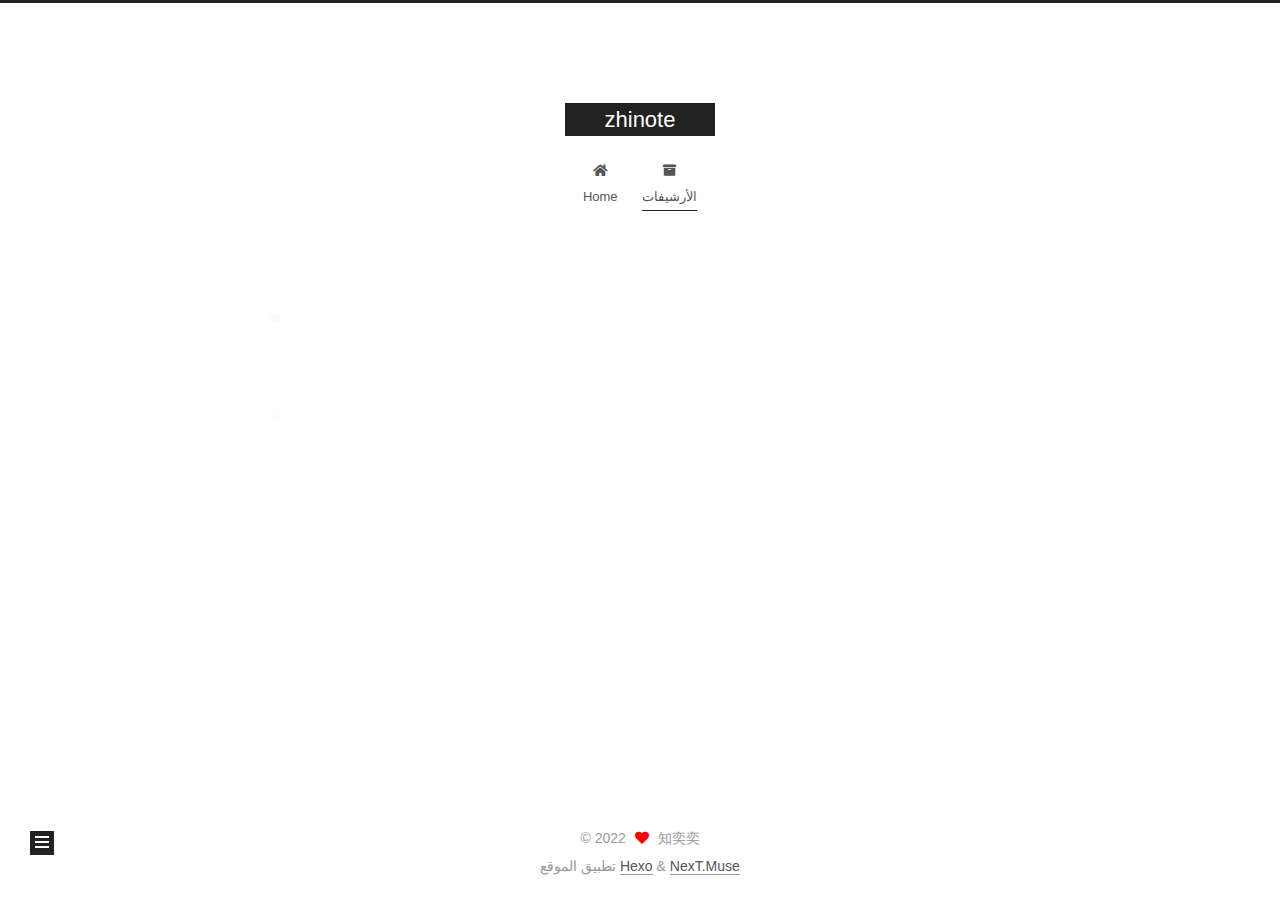
==== archives/index.html @ 8965869a "Site updated: 2022-02-28 09:27:06" ====
<!DOCTYPE html>
<html lang="zh_CN">
<head>
  <meta charset="UTF-8">
<meta name="viewport" content="width=device-width, initial-scale=1, maximum-scale=2">
<meta name="theme-color" content="#222">
<meta name="generator" content="Hexo 6.0.0">
  <link rel="apple-touch-icon" sizes="180x180" href="/images/apple-touch-icon-next.png">
  <link rel="icon" type="image/png" sizes="32x32" href="/images/favicon-32x32-next.png">
  <link rel="icon" type="image/png" sizes="16x16" href="/images/favicon-16x16-next.png">
  <link rel="mask-icon" href="/images/logo.svg" color="#222">

<link rel="stylesheet" href="/css/main.css">


<link rel="stylesheet" href="/lib/font-awesome/css/all.min.css">

<script id="hexo-configurations">
    var NexT = window.NexT || {};
    var CONFIG = {"hostname":"example.com","root":"/","scheme":"Muse","version":"7.8.0","exturl":false,"sidebar":{"position":"left","display":"post","padding":18,"offset":12,"onmobile":false},"copycode":{"enable":false,"show_result":false,"style":null},"back2top":{"enable":true,"sidebar":false,"scrollpercent":false},"bookmark":{"enable":false,"color":"#222","save":"auto"},"fancybox":false,"mediumzoom":false,"lazyload":false,"pangu":false,"comments":{"style":"tabs","active":null,"storage":true,"lazyload":false,"nav":null},"algolia":{"hits":{"per_page":10},"labels":{"input_placeholder":"Search for Posts","hits_empty":"We didn't find any results for the search: ${query}","hits_stats":"${hits} results found in ${time} ms"}},"localsearch":{"enable":false,"trigger":"auto","top_n_per_article":1,"unescape":false,"preload":false},"motion":{"enable":true,"async":false,"transition":{"post_block":"fadeIn","post_header":"slideDownIn","post_body":"slideDownIn","coll_header":"slideLeftIn","sidebar":"slideUpIn"}}};
  </script>

  <meta property="og:type" content="website">
<meta property="og:title" content="zhinote">
<meta property="og:url" content="http://example.com/archives/index.html">
<meta property="og:site_name" content="zhinote">
<meta property="og:locale" content="zh_CN">
<meta property="article:author" content="知奕奕">
<meta name="twitter:card" content="summary">

<link rel="canonical" href="http://example.com/archives/">


<script id="page-configurations">
  // https://hexo.io/docs/variables.html
  CONFIG.page = {
    sidebar: "",
    isHome : false,
    isPost : false,
    lang   : 'zh_CN'
  };
</script>

  <title>الأرشيف | zhinote</title>
  






  <noscript>
  <style>
  .use-motion .brand,
  .use-motion .menu-item,
  .sidebar-inner,
  .use-motion .post-block,
  .use-motion .pagination,
  .use-motion .comments,
  .use-motion .post-header,
  .use-motion .post-body,
  .use-motion .collection-header { opacity: initial; }

  .use-motion .site-title,
  .use-motion .site-subtitle {
    opacity: initial;
    top: initial;
  }

  .use-motion .logo-line-before i { left: initial; }
  .use-motion .logo-line-after i { right: initial; }
  </style>
</noscript>

</head>

<body itemscope itemtype="http://schema.org/WebPage">
  <div class="container use-motion">
    <div class="headband"></div>

    <header class="header" itemscope itemtype="http://schema.org/WPHeader">
      <div class="header-inner"><div class="site-brand-container">
  <div class="site-nav-toggle">
    <div class="toggle" aria-label="تشغيل شريط التصفح">
      <span class="toggle-line toggle-line-first"></span>
      <span class="toggle-line toggle-line-middle"></span>
      <span class="toggle-line toggle-line-last"></span>
    </div>
  </div>

  <div class="site-meta">

    <a href="/" class="brand" rel="start">
      <span class="logo-line-before"><i></i></span>
      <h1 class="site-title">zhinote</h1>
      <span class="logo-line-after"><i></i></span>
    </a>
  </div>

  <div class="site-nav-right">
    <div class="toggle popup-trigger">
    </div>
  </div>
</div>




<nav class="site-nav">
  <ul id="menu" class="main-menu menu">
        <li class="menu-item menu-item-home">

    <a href="/" rel="section"><i class="fa fa-home fa-fw"></i>Home</a>

  </li>
        <li class="menu-item menu-item-archives">

    <a href="/archives/" rel="section"><i class="fa fa-archive fa-fw"></i>الأرشيفات</a>

  </li>
  </ul>
</nav>




</div>
    </header>

    
  <div class="back-to-top">
    <i class="fa fa-arrow-up"></i>
    <span>0%</span>
  </div>


    <main class="main">
      <div class="main-inner">
        <div class="content-wrap">
          

          <div class="content archive">
            

  
  
  
  <div class="post-block">
    <div class="posts-collapse">
      <div class="collection-title">
        <span class="collection-header">هِم..! مقالٌ واحد. واصل الكتابة.</span>
      </div>

      
    <div class="collection-year">
      <span class="collection-header">2022</span>
    </div>

  <article itemscope itemtype="http://schema.org/Article">
    <header class="post-header">

      <div class="post-meta">
        <time itemprop="dateCreated"
              datetime="2022-02-28T09:23:25+08:00"
              content="2022-02-28">
          02-28
        </time>
      </div>

      <div class="post-title">
          <a class="post-title-link" href="/2022/02/28/hello-world/" itemprop="url">
            <span itemprop="name">Hello World</span>
          </a>
      </div>

    </header>
  </article>


    </div>
  </div>
  
  
  

  



          </div>
          

<script>
  window.addEventListener('tabs:register', () => {
    let { activeClass } = CONFIG.comments;
    if (CONFIG.comments.storage) {
      activeClass = localStorage.getItem('comments_active') || activeClass;
    }
    if (activeClass) {
      let activeTab = document.querySelector(`a[href="#comment-${activeClass}"]`);
      if (activeTab) {
        activeTab.click();
      }
    }
  });
  if (CONFIG.comments.storage) {
    window.addEventListener('tabs:click', event => {
      if (!event.target.matches('.tabs-comment .tab-content .tab-pane')) return;
      let commentClass = event.target.classList[1];
      localStorage.setItem('comments_active', commentClass);
    });
  }
</script>

        </div>
          
  
  <div class="toggle sidebar-toggle">
    <span class="toggle-line toggle-line-first"></span>
    <span class="toggle-line toggle-line-middle"></span>
    <span class="toggle-line toggle-line-last"></span>
  </div>

  <aside class="sidebar">
    <div class="sidebar-inner">

      <ul class="sidebar-nav motion-element">
        <li class="sidebar-nav-toc">
          المحتويات
        </li>
        <li class="sidebar-nav-overview">
          عام
        </li>
      </ul>

      <!--noindex-->
      <div class="post-toc-wrap sidebar-panel">
      </div>
      <!--/noindex-->

      <div class="site-overview-wrap sidebar-panel">
        <div class="site-author motion-element" itemprop="author" itemscope itemtype="http://schema.org/Person">
  <p class="site-author-name" itemprop="name">知奕奕</p>
  <div class="site-description" itemprop="description"></div>
</div>
<div class="site-state-wrap motion-element">
  <nav class="site-state">
      <div class="site-state-item site-state-posts">
          <a href="/archives/">
        
          <span class="site-state-item-count">1</span>
          <span class="site-state-item-name">المقالات</span>
        </a>
      </div>
  </nav>
</div>



      </div>

    </div>
  </aside>
  <div id="sidebar-dimmer"></div>


      </div>
    </main>

    <footer class="footer">
      <div class="footer-inner">
        

        

<div class="copyright">
  
  &copy; 
  <span itemprop="copyrightYear">2022</span>
  <span class="with-love">
    <i class="fa fa-heart"></i>
  </span>
  <span class="author" itemprop="copyrightHolder">知奕奕</span>
</div>
  <div class="powered-by">تطبيق الموقع <a href="https://hexo.io/" class="theme-link" rel="noopener" target="_blank">Hexo</a> & <a href="https://muse.theme-next.org/" class="theme-link" rel="noopener" target="_blank">NexT.Muse</a>
  </div>

        








      </div>
    </footer>
  </div>

  
  <script src="/lib/anime.min.js"></script>
  <script src="/lib/velocity/velocity.min.js"></script>
  <script src="/lib/velocity/velocity.ui.min.js"></script>

<script src="/js/utils.js"></script>

<script src="/js/motion.js"></script>


<script src="/js/schemes/muse.js"></script>


<script src="/js/next-boot.js"></script>




  















  

  

</body>
</html>
---- css/main.css ----
:root {
  --body-bg-color: #fff;
  --content-bg-color: #fff;
  --card-bg-color: #f5f5f5;
  --text-color: #555;
  --blockquote-color: #666;
  --link-color: #555;
  --link-hover-color: #222;
  --brand-color: #fff;
  --brand-hover-color: #fff;
  --table-row-odd-bg-color: #f9f9f9;
  --table-row-hover-bg-color: #f5f5f5;
  --menu-item-bg-color: #f5f5f5;
  --btn-default-bg: #222;
  --btn-default-color: #fff;
  --btn-default-border-color: #222;
  --btn-default-hover-bg: #fff;
  --btn-default-hover-color: #222;
  --btn-default-hover-border-color: #222;
}
html {
  line-height: 1.15; /* 1 */
  -webkit-text-size-adjust: 100%; /* 2 */
}
body {
  margin: 0;
}
main {
  display: block;
}
h1 {
  font-size: 2em;
  margin: 0.67em 0;
}
hr {
  box-sizing: content-box; /* 1 */
  height: 0; /* 1 */
  overflow: visible; /* 2 */
}
pre {
  font-family: monospace, monospace; /* 1 */
  font-size: 1em; /* 2 */
}
a {
  background: transparent;
}
abbr[title] {
  border-bottom: none; /* 1 */
  text-decoration: underline; /* 2 */
  text-decoration: underline dotted; /* 2 */
}
b,
strong {
  font-weight: bolder;
}
code,
kbd,
samp {
  font-family: monospace, monospace; /* 1 */
  font-size: 1em; /* 2 */
}
small {
  font-size: 80%;
}
sub,
sup {
  font-size: 75%;
  line-height: 0;
  position: relative;
  vertical-align: baseline;
}
sub {
  bottom: -0.25em;
}
sup {
  top: -0.5em;
}
img {
  border-style: none;
}
button,
input,
optgroup,
select,
textarea {
  font-family: inherit; /* 1 */
  font-size: 100%; /* 1 */
  line-height: 1.15; /* 1 */
  margin: 0; /* 2 */
}
button,
input {
/* 1 */
  overflow: visible;
}
button,
select {
/* 1 */
  text-transform: none;
}
button,
[type='button'],
[type='reset'],
[type='submit'] {
  -webkit-appearance: button;
}
button::-moz-focus-inner,
[type='button']::-moz-focus-inner,
[type='reset']::-moz-focus-inner,
[type='submit']::-moz-focus-inner {
  border-style: none;
  padding: 0;
}
button:-moz-focusring,
[type='button']:-moz-focusring,
[type='reset']:-moz-focusring,
[type='submit']:-moz-focusring {
  outline: 1px dotted ButtonText;
}
fieldset {
  padding: 0.35em 0.75em 0.625em;
}
legend {
  box-sizing: border-box; /* 1 */
  color: inherit; /* 2 */
  display: table; /* 1 */
  max-width: 100%; /* 1 */
  padding: 0; /* 3 */
  white-space: normal; /* 1 */
}
progress {
  vertical-align: baseline;
}
textarea {
  overflow: auto;
}
[type='checkbox'],
[type='radio'] {
  box-sizing: border-box; /* 1 */
  padding: 0; /* 2 */
}
[type='number']::-webkit-inner-spin-button,
[type='number']::-webkit-outer-spin-button {
  height: auto;
}
[type='search'] {
  outline-offset: -2px; /* 2 */
  -webkit-appearance: textfield; /* 1 */
}
[type='search']::-webkit-search-decoration {
  -webkit-appearance: none;
}
::-webkit-file-upload-button {
  font: inherit; /* 2 */
  -webkit-appearance: button; /* 1 */
}
details {
  display: block;
}
summary {
  display: list-item;
}
template {
  display: none;
}
[hidden] {
  display: none;
}
::selection {
  background: #262a30;
  color: #eee;
}
html,
body {
  height: 100%;
}
body {
  background: var(--body-bg-color);
  color: var(--text-color);
  font-family: 'Lato', "PingFang SC", "Microsoft YaHei", sans-serif;
  font-size: 1em;
  line-height: 2;
}
@media (max-width: 991px) {
  body {
    padding-left: 0 !important;
    padding-right: 0 !important;
  }
}
h1,
h2,
h3,
h4,
h5,
h6 {
  font-family: 'Lato', "PingFang SC", "Microsoft YaHei", sans-serif;
  font-weight: bold;
  line-height: 1.5;
  margin: 20px 0 15px;
}
h1 {
  font-size: 1.5em;
}
h2 {
  font-size: 1.375em;
}
h3 {
  font-size: 1.25em;
}
h4 {
  font-size: 1.125em;
}
h5 {
  font-size: 1em;
}
h6 {
  font-size: 0.875em;
}
p {
  margin: 0 0 20px 0;
}
a,
span.exturl {
  border-bottom: 1px solid #999;
  color: var(--link-color);
  outline: 0;
  text-decoration: none;
  overflow-wrap: break-word;
  word-wrap: break-word;
  cursor: pointer;
}
a:hover,
span.exturl:hover {
  border-bottom-color: var(--link-hover-color);
  color: var(--link-hover-color);
}
iframe,
img,
video {
  display: block;
  margin-left: auto;
  margin-right: auto;
  max-width: 100%;
}
hr {
  background-image: repeating-linear-gradient(-45deg, #ddd, #ddd 4px, transparent 4px, transparent 8px);
  border: 0;
  height: 3px;
  margin: 40px 0;
}
blockquote {
  border-left: 4px solid #ddd;
  color: var(--blockquote-color);
  margin: 0;
  padding: 0 15px;
}
blockquote cite::before {
  content: '-';
  padding: 0 5px;
}
dt {
  font-weight: bold;
}
dd {
  margin: 0;
  padding: 0;
}
kbd {
  background-color: #f5f5f5;
  background-image: linear-gradient(#eee, #fff, #eee);
  border: 1px solid #ccc;
  border-radius: 0.2em;
  box-shadow: 0.1em 0.1em 0.2em rgba(0,0,0,0.1);
  color: #555;
  font-family: inherit;
  padding: 0.1em 0.3em;
  white-space: nowrap;
}
.table-container {
  overflow: auto;
}
table {
  border-collapse: collapse;
  border-spacing: 0;
  font-size: 0.875em;
  margin: 0 0 20px 0;
  width: 100%;
}
tbody tr:nth-of-type(odd) {
  background: var(--table-row-odd-bg-color);
}
tbody tr:hover {
  background: var(--table-row-hover-bg-color);
}
caption,
th,
td {
  font-weight: normal;
  padding: 8px;
  vertical-align: middle;
}
th,
td {
  border: 1px solid #ddd;
  border-bottom: 3px solid #ddd;
}
th {
  font-weight: 700;
  padding-bottom: 10px;
}
td {
  border-bottom-width: 1px;
}
.btn {
  background: var(--btn-default-bg);
  border: 2px solid var(--btn-default-border-color);
  border-radius: 0;
  color: var(--btn-default-color);
  display: inline-block;
  font-size: 0.875em;
  line-height: 2;
  padding: 0 20px;
  text-decoration: none;
  transition-property: background-color;
  transition-delay: 0s;
  transition-duration: 0.2s;
  transition-timing-function: ease-in-out;
}
.btn:hover {
  background: var(--btn-default-hover-bg);
  border-color: var(--btn-default-hover-border-color);
  color: var(--btn-default-hover-color);
}
.btn + .btn {
  margin: 0 0 8px 8px;
}
.btn .fa-fw {
  text-align: left;
  width: 1.285714285714286em;
}
.toggle {
  line-height: 0;
}
.toggle .toggle-line {
  background: #fff;
  display: inline-block;
  height: 2px;
  left: 0;
  position: relative;
  top: 0;
  transition: all 0.4s;
  vertical-align: top;
  width: 100%;
}
.toggle .toggle-line:not(:first-child) {
  margin-top: 3px;
}
.toggle.toggle-arrow .toggle-line-first {
  left: 50%;
  top: 2px;
  transform: rotate(45deg);
  width: 50%;
}
.toggle.toggle-arrow .toggle-line-middle {
  left: 2px;
  width: 90%;
}
.toggle.toggle-arrow .toggle-line-last {
  left: 50%;
  top: -2px;
  transform: rotate(-45deg);
  width: 50%;
}
.toggle.toggle-close .toggle-line-first {
  transform: rotate(-45deg);
  top: 5px;
}
.toggle.toggle-close .toggle-line-middle {
  opacity: 0;
}
.toggle.toggle-close .toggle-line-last {
  transform: rotate(45deg);
  top: -5px;
}
.highlight,
pre {
  background: #f7f7f7;
  color: #4d4d4c;
  line-height: 1.6;
  margin: 0 auto 20px;
}
pre,
code {
  font-family: consolas, Menlo, monospace, "PingFang SC", "Microsoft YaHei";
}
code {
  background: #eee;
  border-radius: 3px;
  color: #555;
  padding: 2px 4px;
  overflow-wrap: break-word;
  word-wrap: break-word;
}
.highlight *::selection {
  background: #d6d6d6;
}
.highlight pre {
  border: 0;
  margin: 0;
  padding: 10px 0;
}
.highlight table {
  border: 0;
  margin: 0;
  width: auto;
}
.highlight td {
  border: 0;
  padding: 0;
}
.highlight figcaption {
  background: #eff2f3;
  color: #4d4d4c;
  display: flex;
  font-size: 0.875em;
  justify-content: space-between;
  line-height: 1.2;
  padding: 0.5em;
}
.highlight figcaption a {
  color: #4d4d4c;
}
.highlight figcaption a:hover {
  border-bottom-color: #4d4d4c;
}
.highlight .gutter {
  -moz-user-select: none;
  -ms-user-select: none;
  -webkit-user-select: none;
  user-select: none;
}
.highlight .gutter pre {
  background: #eff2f3;
  color: #869194;
  padding-left: 10px;
  padding-right: 10px;
  text-align: right;
}
.highlight .code pre {
  background: #f7f7f7;
  padding-left: 10px;
  width: 100%;
}
.gist table {
  width: auto;
}
.gist table td {
  border: 0;
}
pre {
  overflow: auto;
  padding: 10px;
}
pre code {
  background: none;
  color: #4d4d4c;
  font-size: 0.875em;
  padding: 0;
  text-shadow: none;
}
pre .deletion {
  background: #fdd;
}
pre .addition {
  background: #dfd;
}
pre .meta {
  color: #eab700;
  -moz-user-select: none;
  -ms-user-select: none;
  -webkit-user-select: none;
  user-select: none;
}
pre .comment {
  color: #8e908c;
}
pre .variable,
pre .attribute,
pre .tag,
pre .name,
pre .regexp,
pre .ruby .constant,
pre .xml .tag .title,
pre .xml .pi,
pre .xml .doctype,
pre .html .doctype,
pre .css .id,
pre .css .class,
pre .css .pseudo {
  color: #c82829;
}
pre .number,
pre .preprocessor,
pre .built_in,
pre .builtin-name,
pre .literal,
pre .params,
pre .constant,
pre .command {
  color: #f5871f;
}
pre .ruby .class .title,
pre .css .rules .attribute,
pre .string,
pre .symbol,
pre .value,
pre .inheritance,
pre .header,
pre .ruby .symbol,
pre .xml .cdata,
pre .special,
pre .formula {
  color: #718c00;
}
pre .title,
pre .css .hexcolor {
  color: #3e999f;
}
pre .function,
pre .python .decorator,
pre .python .title,
pre .ruby .function .title,
pre .ruby .title .keyword,
pre .perl .sub,
pre .javascript .title,
pre .coffeescript .title {
  color: #4271ae;
}
pre .keyword,
pre .javascript .function {
  color: #8959a8;
}
.blockquote-center {
  border-left: none;
  margin: 40px 0;
  padding: 0;
  position: relative;
  text-align: center;
}
.blockquote-center .fa {
  display: block;
  opacity: 0.6;
  position: absolute;
  width: 100%;
}
.blockquote-center .fa-quote-left {
  border-top: 1px solid #ccc;
  text-align: left;
  top: -20px;
}
.blockquote-center .fa-quote-right {
  border-bottom: 1px solid #ccc;
  text-align: right;
  bottom: -20px;
}
.blockquote-center p,
.blockquote-center div {
  text-align: center;
}
.post-body .group-picture img {
  margin: 0 auto;
  padding: 0 3px;
}
.group-picture-row {
  margin-bottom: 6px;
  overflow: hidden;
}
.group-picture-column {
  float: left;
  margin-bottom: 10px;
}
.post-body .label {
  color: #555;
  display: inline;
  padding: 0 2px;
}
.post-body .label.default {
  background: #f0f0f0;
}
.post-body .label.primary {
  background: #efe6f7;
}
.post-body .label.info {
  background: #e5f2f8;
}
.post-body .label.success {
  background: #e7f4e9;
}
.post-body .label.warning {
  background: #fcf6e1;
}
.post-body .label.danger {
  background: #fae8eb;
}
.post-body .tabs {
  margin-bottom: 20px;
}
.post-body .tabs,
.tabs-comment {
  display: block;
  padding-top: 10px;
  position: relative;
}
.post-body .tabs ul.nav-tabs,
.tabs-comment ul.nav-tabs {
  display: flex;
  flex-wrap: wrap;
  margin: 0;
  margin-bottom: -1px;
  padding: 0;
}
@media (max-width: 413px) {
  .post-body .tabs ul.nav-tabs,
  .tabs-comment ul.nav-tabs {
    display: block;
    margin-bottom: 5px;
  }
}
.post-body .tabs ul.nav-tabs li.tab,
.tabs-comment ul.nav-tabs li.tab {
  border-bottom: 1px solid #ddd;
  border-left: 1px solid transparent;
  border-right: 1px solid transparent;
  border-top: 3px solid transparent;
  flex-grow: 1;
  list-style-type: none;
  border-radius: 0 0 0 0;
}
@media (max-width: 413px) {
  .post-body .tabs ul.nav-tabs li.tab,
  .tabs-comment ul.nav-tabs li.tab {
    border-bottom: 1px solid transparent;
    border-left: 3px solid transparent;
    border-right: 1px solid transparent;
    border-top: 1px solid transparent;
  }
}
@media (max-width: 413px) {
  .post-body .tabs ul.nav-tabs li.tab,
  .tabs-comment ul.nav-tabs li.tab {
    border-radius: 0;
  }
}
.post-body .tabs ul.nav-tabs li.tab a,
.tabs-comment ul.nav-tabs li.tab a {
  border-bottom: initial;
  display: block;
  line-height: 1.8;
  outline: 0;
  padding: 0.25em 0.75em;
  text-align: center;
  transition-delay: 0s;
  transition-duration: 0.2s;
  transition-timing-function: ease-out;
}
.post-body .tabs ul.nav-tabs li.tab a i,
.tabs-comment ul.nav-tabs li.tab a i {
  width: 1.285714285714286em;
}
.post-body .tabs ul.nav-tabs li.tab.active,
.tabs-comment ul.nav-tabs li.tab.active {
  border-bottom: 1px solid transparent;
  border-left: 1px solid #ddd;
  border-right: 1px solid #ddd;
  border-top: 3px solid #fc6423;
}
@media (max-width: 413px) {
  .post-body .tabs ul.nav-tabs li.tab.active,
  .tabs-comment ul.nav-tabs li.tab.active {
    border-bottom: 1px solid #ddd;
    border-left: 3px solid #fc6423;
    border-right: 1px solid #ddd;
    border-top: 1px solid #ddd;
  }
}
.post-body .tabs ul.nav-tabs li.tab.active a,
.tabs-comment ul.nav-tabs li.tab.active a {
  color: var(--link-color);
  cursor: default;
}
.post-body .tabs .tab-content .tab-pane,
.tabs-comment .tab-content .tab-pane {
  border: 1px solid #ddd;
  border-top: 0;
  padding: 20px 20px 0 20px;
  border-radius: 0;
}
.post-body .tabs .tab-content .tab-pane:not(.active),
.tabs-comment .tab-content .tab-pane:not(.active) {
  display: none;
}
.post-body .tabs .tab-content .tab-pane.active,
.tabs-comment .tab-content .tab-pane.active {
  display: block;
}
.post-body .tabs .tab-content .tab-pane.active:nth-of-type(1),
.tabs-comment .tab-content .tab-pane.active:nth-of-type(1) {
  border-radius: 0 0 0 0;
}
@media (max-width: 413px) {
  .post-body .tabs .tab-content .tab-pane.active:nth-of-type(1),
  .tabs-comment .tab-content .tab-pane.active:nth-of-type(1) {
    border-radius: 0;
  }
}
.post-body .note {
  border-radius: 3px;
  margin-bottom: 20px;
  padding: 1em;
  position: relative;
  border: 1px solid #eee;
  border-left-width: 5px;
}
.post-body .note h2,
.post-body .note h3,
.post-body .note h4,
.post-body .note h5,
.post-body .note h6 {
  margin-top: 0;
  border-bottom: initial;
  margin-bottom: 0;
  padding-top: 0;
}
.post-body .note p:first-child,
.post-body .note ul:first-child,
.post-body .note ol:first-child,
.post-body .note table:first-child,
.post-body .note pre:first-child,
.post-body .note blockquote:first-child,
.post-body .note img:first-child {
  margin-top: 0;
}
.post-body .note p:last-child,
.post-body .note ul:last-child,
.post-body .note ol:last-child,
.post-body .note table:last-child,
.post-body .note pre:last-child,
.post-body .note blockquote:last-child,
.post-body .note img:last-child {
  margin-bottom: 0;
}
.post-body .note.default {
  border-left-color: #777;
}
.post-body .note.default h2,
.post-body .note.default h3,
.post-body .note.default h4,
.post-body .note.default h5,
.post-body .note.default h6 {
  color: #777;
}
.post-body .note.primary {
  border-left-color: #6f42c1;
}
.post-body .note.primary h2,
.post-body .note.primary h3,
.post-body .note.primary h4,
.post-body .note.primary h5,
.post-body .note.primary h6 {
  color: #6f42c1;
}
.post-body .note.info {
  border-left-color: #428bca;
}
.post-body .note.info h2,
.post-body .note.info h3,
.post-body .note.info h4,
.post-body .note.info h5,
.post-body .note.info h6 {
  color: #428bca;
}
.post-body .note.success {
  border-left-color: #5cb85c;
}
.post-body .note.success h2,
.post-body .note.success h3,
.post-body .note.success h4,
.post-body .note.success h5,
.post-body .note.success h6 {
  color: #5cb85c;
}
.post-body .note.warning {
  border-left-color: #f0ad4e;
}
.post-body .note.warning h2,
.post-body .note.warning h3,
.post-body .note.warning h4,
.post-body .note.warning h5,
.post-body .note.warning h6 {
  color: #f0ad4e;
}
.post-body .note.danger {
  border-left-color: #d9534f;
}
.post-body .note.danger h2,
.post-body .note.danger h3,
.post-body .note.danger h4,
.post-body .note.danger h5,
.post-body .note.danger h6 {
  color: #d9534f;
}
.pagination .prev,
.pagination .next,
.pagination .page-number,
.pagination .space {
  display: inline-block;
  margin: 0 10px;
  padding: 0 11px;
  position: relative;
  top: -1px;
}
@media (max-width: 767px) {
  .pagination .prev,
  .pagination .next,
  .pagination .page-number,
  .pagination .space {
    margin: 0 5px;
  }
}
.pagination {
  border-top: 1px solid #eee;
  margin: 120px 0 0;
  text-align: center;
}
.pagination .prev,
.pagination .next,
.pagination .page-number {
  border-bottom: 0;
  border-top: 1px solid #eee;
  transition-property: border-color;
  transition-delay: 0s;
  transition-duration: 0.2s;
  transition-timing-function: ease-in-out;
}
.pagination .prev:hover,
.pagination .next:hover,
.pagination .page-number:hover {
  border-top-color: #222;
}
.pagination .space {
  margin: 0;
  padding: 0;
}
.pagination .prev {
  margin-left: 0;
}
.pagination .next {
  margin-right: 0;
}
.pagination .page-number.current {
  background: #ccc;
  border-top-color: #ccc;
  color: #fff;
}
@media (max-width: 767px) {
  .pagination {
    border-top: none;
  }
  .pagination .prev,
  .pagination .next,
  .pagination .page-number {
    border-bottom: 1px solid #eee;
    border-top: 0;
    margin-bottom: 10px;
    padding: 0 10px;
  }
  .pagination .prev:hover,
  .pagination .next:hover,
  .pagination .page-number:hover {
    border-bottom-color: #222;
  }
}
.comments {
  margin-top: 60px;
  overflow: hidden;
}
.comment-button-group {
  display: flex;
  flex-wrap: wrap-reverse;
  justify-content: center;
  margin: 1em 0;
}
.comment-button-group .comment-button {
  margin: 0.1em 0.2em;
}
.comment-button-group .comment-button.active {
  background: var(--btn-default-hover-bg);
  border-color: var(--btn-default-hover-border-color);
  color: var(--btn-default-hover-color);
}
.comment-position {
  display: none;
}
.comment-position.active {
  display: block;
}
.tabs-comment {
  background: var(--content-bg-color);
  margin-top: 4em;
  padding-top: 0;
}
.tabs-comment .comments {
  border: 0;
  box-shadow: none;
  margin-top: 0;
  padding-top: 0;
}
.container {
  min-height: 100%;
  position: relative;
}
.main-inner {
  margin: 0 auto;
  width: 700px;
}
@media (min-width: 1200px) {
  .main-inner {
    width: 800px;
  }
}
@media (min-width: 1600px) {
  .main-inner {
    width: 900px;
  }
}
@media (max-width: 767px) {
  .content-wrap {
    padding: 0 20px;
  }
}
.header {
  background: transparent;
}
.header-inner {
  margin: 0 auto;
  width: 700px;
}
@media (min-width: 1200px) {
  .header-inner {
    width: 800px;
  }
}
@media (min-width: 1600px) {
  .header-inner {
    width: 900px;
  }
}
.site-brand-container {
  display: flex;
  flex-shrink: 0;
  padding: 0 10px;
}
.headband {
  background: #222;
  height: 3px;
}
.site-meta {
  flex-grow: 1;
  text-align: center;
}
@media (max-width: 767px) {
  .site-meta {
    text-align: center;
  }
}
.brand {
  border-bottom: none;
  color: var(--brand-color);
  display: inline-block;
  line-height: 1.375em;
  padding: 0 40px;
  position: relative;
}
.brand:hover {
  color: var(--brand-hover-color);
}
.site-title {
  font-family: 'Lato', "PingFang SC", "Microsoft YaHei", sans-serif;
  font-size: 1.375em;
  font-weight: normal;
  margin: 0;
}
.site-subtitle {
  color: #999;
  font-size: 0.8125em;
  margin: 10px 0;
}
.use-motion .brand {
  opacity: 0;
}
.use-motion .site-title,
.use-motion .site-subtitle,
.use-motion .custom-logo-image {
  opacity: 0;
  position: relative;
  top: -10px;
}
.site-nav-toggle,
.site-nav-right {
  display: none;
}
@media (max-width: 767px) {
  .site-nav-toggle,
  .site-nav-right {
    display: flex;
    flex-direction: column;
    justify-content: center;
  }
}
.site-nav-toggle .toggle,
.site-nav-right .toggle {
  color: var(--text-color);
  padding: 10px;
  width: 22px;
}
.site-nav-toggle .toggle .toggle-line,
.site-nav-right .toggle .toggle-line {
  background: var(--text-color);
  border-radius: 1px;
}
.site-nav {
  display: block;
}
@media (max-width: 767px) {
  .site-nav {
    clear: both;
    display: none;
  }
}
.site-nav.site-nav-on {
  display: block;
}
.menu {
  margin-top: 20px;
  padding-left: 0;
  text-align: center;
}
.menu-item {
  display: inline-block;
  list-style: none;
  margin: 0 10px;
}
@media (max-width: 767px) {
  .menu-item {
    display: block;
    margin-top: 10px;
  }
  .menu-item.menu-item-search {
    display: none;
  }
}
.menu-item a,
.menu-item span.exturl {
  border-bottom: 0;
  display: block;
  font-size: 0.8125em;
  transition-property: border-color;
  transition-delay: 0s;
  transition-duration: 0.2s;
  transition-timing-function: ease-in-out;
}
@media (hover: none) {
  .menu-item a:hover,
  .menu-item span.exturl:hover {
    border-bottom-color: transparent !important;
  }
}
.menu-item .fa,
.menu-item .fab,
.menu-item .far,
.menu-item .fas {
  margin-right: 8px;
}
.menu-item .badge {
  display: inline-block;
  font-weight: bold;
  line-height: 1;
  margin-left: 0.35em;
  margin-top: 0.35em;
  text-align: center;
  white-space: nowrap;
}
@media (max-width: 767px) {
  .menu-item .badge {
    float: right;
    margin-left: 0;
  }
}
.menu-item-active a,
.menu .menu-item a:hover,
.menu .menu-item span.exturl:hover {
  background: var(--menu-item-bg-color);
}
.use-motion .menu-item {
  opacity: 0;
}
.sidebar {
  background: #222;
  bottom: 0;
  box-shadow: inset 0 2px 6px #000;
  position: fixed;
  top: 0;
}
@media (max-width: 991px) {
  .sidebar {
    display: none;
  }
}
.sidebar-inner {
  color: #999;
  padding: 18px 10px;
  text-align: center;
}
.cc-license {
  margin-top: 10px;
  text-align: center;
}
.cc-license .cc-opacity {
  border-bottom: none;
  opacity: 0.7;
}
.cc-license .cc-opacity:hover {
  opacity: 0.9;
}
.cc-license img {
  display: inline-block;
}
.site-author-image {
  border: 2px solid #333;
  display: block;
  margin: 0 auto;
  max-width: 96px;
  padding: 2px;
}
.site-author-name {
  color: #f5f5f5;
  font-weight: normal;
  margin: 5px 0 0;
  text-align: center;
}
.site-description {
  color: #999;
  font-size: 1em;
  margin-top: 5px;
  text-align: center;
}
.links-of-author {
  margin-top: 15px;
}
.links-of-author a,
.links-of-author span.exturl {
  border-bottom-color: #555;
  display: inline-block;
  font-size: 0.8125em;
  margin-bottom: 10px;
  margin-right: 10px;
  vertical-align: middle;
}
.links-of-author a::before,
.links-of-author span.exturl::before {
  background: #ffffa3;
  border-radius: 50%;
  content: ' ';
  display: inline-block;
  height: 4px;
  margin-right: 3px;
  vertical-align: middle;
  width: 4px;
}
.sidebar-button {
  margin-top: 15px;
}
.sidebar-button a {
  border: 1px solid #fc6423;
  border-radius: 4px;
  color: #fc6423;
  display: inline-block;
  padding: 0 15px;
}
.sidebar-button a .fa,
.sidebar-button a .fab,
.sidebar-button a .far,
.sidebar-button a .fas {
  margin-right: 5px;
}
.sidebar-button a:hover {
  background: #fc6423;
  border: 1px solid #fc6423;
  color: #fff;
}
.sidebar-button a:hover .fa,
.sidebar-button a:hover .fab,
.sidebar-button a:hover .far,
.sidebar-button a:hover .fas {
  color: #fff;
}
.links-of-blogroll {
  font-size: 0.8125em;
  margin-top: 10px;
}
.links-of-blogroll-title {
  font-size: 0.875em;
  font-weight: 600;
  margin-top: 0;
}
.links-of-blogroll-list {
  list-style: none;
  margin: 0;
  padding: 0;
}
#sidebar-dimmer {
  display: none;
}
@media (max-width: 767px) {
  #sidebar-dimmer {
    background: #000;
    display: block;
    height: 100%;
    left: 100%;
    opacity: 0;
    position: fixed;
    top: 0;
    width: 100%;
    z-index: 1100;
  }
  .sidebar-active + #sidebar-dimmer {
    opacity: 0.7;
    transform: translateX(-100%);
    transition: opacity 0.5s;
  }
}
.sidebar-nav {
  margin: 0;
  padding-bottom: 20px;
  padding-left: 0;
}
.sidebar-nav li {
  border-bottom: 1px solid transparent;
  color: #666;
  cursor: pointer;
  display: inline-block;
  font-size: 0.875em;
}
.sidebar-nav li.sidebar-nav-overview {
  margin-left: 10px;
}
.sidebar-nav li:hover {
  color: #f5f5f5;
}
.sidebar-nav .sidebar-nav-active {
  border-bottom-color: #87daff;
  color: #87daff;
}
.sidebar-nav .sidebar-nav-active:hover {
  color: #87daff;
}
.sidebar-panel {
  display: none;
  overflow-x: hidden;
  overflow-y: auto;
}
.sidebar-panel-active {
  display: block;
}
.sidebar-toggle {
  background: #222;
  bottom: 45px;
  cursor: pointer;
  height: 14px;
  left: 30px;
  padding: 5px;
  position: fixed;
  width: 14px;
  z-index: 1300;
}
@media (max-width: 991px) {
  .sidebar-toggle {
    left: 20px;
    opacity: 0.8;
    display: none;
  }
}
.sidebar-toggle:hover .toggle-line {
  background: #87daff;
}
.post-toc {
  font-size: 0.875em;
}
.post-toc ol {
  list-style: none;
  margin: 0;
  padding: 0 2px 5px 10px;
  text-align: left;
}
.post-toc ol > ol {
  padding-left: 0;
}
.post-toc ol a {
  transition-property: all;
  transition-delay: 0s;
  transition-duration: 0.2s;
  transition-timing-function: ease-in-out;
}
.post-toc .nav-item {
  line-height: 1.8;
  overflow: hidden;
  text-overflow: ellipsis;
  white-space: nowrap;
}
.post-toc .nav .nav-child {
  display: none;
}
.post-toc .nav .active > .nav-child {
  display: block;
}
.post-toc .nav .active-current > .nav-child {
  display: block;
}
.post-toc .nav .active-current > .nav-child > .nav-item {
  display: block;
}
.post-toc .nav .active > a {
  border-bottom-color: #87daff;
  color: #87daff;
}
.post-toc .nav .active-current > a {
  color: #87daff;
}
.post-toc .nav .active-current > a:hover {
  color: #87daff;
}
.site-state {
  display: flex;
  justify-content: center;
  line-height: 1.4;
  margin-top: 10px;
  overflow: hidden;
  text-align: center;
  white-space: nowrap;
}
.site-state-item {
  padding: 0 15px;
}
.site-state-item:not(:first-child) {
  border-left: 1px solid #333;
}
.site-state-item a {
  border-bottom: none;
}
.site-state-item-count {
  display: block;
  font-size: 1.25em;
  font-weight: 600;
  text-align: center;
}
.site-state-item-name {
  color: inherit;
  font-size: 0.875em;
}
.footer {
  color: #999;
  font-size: 0.875em;
  padding: 20px 0;
}
.footer.footer-fixed {
  bottom: 0;
  left: 0;
  position: absolute;
  right: 0;
}
.footer-inner {
  box-sizing: border-box;
  margin: 0 auto;
  text-align: center;
  width: 700px;
}
@media (min-width: 1200px) {
  .footer-inner {
    width: 800px;
  }
}
@media (min-width: 1600px) {
  .footer-inner {
    width: 900px;
  }
}
.languages {
  display: inline-block;
  font-size: 1.125em;
  position: relative;
}
.languages .lang-select-label span {
  margin: 0 0.5em;
}
.languages .lang-select {
  height: 100%;
  left: 0;
  opacity: 0;
  position: absolute;
  top: 0;
  width: 100%;
}
.with-love {
  color: #ff0000;
  display: inline-block;
  margin: 0 5px;
}
.powered-by,
.theme-info {
  display: inline-block;
}
@-moz-keyframes iconAnimate {
  0%, 100% {
    transform: scale(1);
  }
  10%, 30% {
    transform: scale(0.9);
  }
  20%, 40%, 60%, 80% {
    transform: scale(1.1);
  }
  50%, 70% {
    transform: scale(1.1);
  }
}
@-webkit-keyframes iconAnimate {
  0%, 100% {
    transform: scale(1);
  }
  10%, 30% {
    transform: scale(0.9);
  }
  20%, 40%, 60%, 80% {
    transform: scale(1.1);
  }
  50%, 70% {
    transform: scale(1.1);
  }
}
@-o-keyframes iconAnimate {
  0%, 100% {
    transform: scale(1);
  }
  10%, 30% {
    transform: scale(0.9);
  }
  20%, 40%, 60%, 80% {
    transform: scale(1.1);
  }
  50%, 70% {
    transform: scale(1.1);
  }
}
@keyframes iconAnimate {
  0%, 100% {
    transform: scale(1);
  }
  10%, 30% {
    transform: scale(0.9);
  }
  20%, 40%, 60%, 80% {
    transform: scale(1.1);
  }
  50%, 70% {
    transform: scale(1.1);
  }
}
.back-to-top {
  font-size: 12px;
  text-align: center;
  transition-delay: 0s;
  transition-duration: 0.2s;
  transition-timing-function: ease-in-out;
}
.back-to-top {
  background: #222;
  bottom: -100px;
  box-sizing: border-box;
  color: #fff;
  cursor: pointer;
  left: 30px;
  opacity: 1;
  padding: 0 6px;
  position: fixed;
  transition-property: bottom;
  z-index: 1300;
  width: 24px;
}
.back-to-top span {
  display: none;
}
.back-to-top:hover {
  color: #87daff;
}
.back-to-top.back-to-top-on {
  bottom: 19px;
}
@media (max-width: 991px) {
  .back-to-top {
    left: 20px;
    opacity: 0.8;
  }
}
.post-body {
  font-family: 'Lato', "PingFang SC", "Microsoft YaHei", sans-serif;
  overflow-wrap: break-word;
  word-wrap: break-word;
}
@media (min-width: 1200px) {
  .post-body {
    font-size: 1.125em;
  }
}
.post-body .exturl .fa {
  font-size: 0.875em;
  margin-left: 4px;
}
.post-body .image-caption,
.post-body .figure .caption {
  color: #999;
  font-size: 0.875em;
  font-weight: bold;
  line-height: 1;
  margin: -20px auto 15px;
  text-align: center;
}
.post-sticky-flag {
  display: inline-block;
  transform: rotate(30deg);
}
.post-button {
  margin-top: 40px;
  text-align: center;
}
.use-motion .post-block,
.use-motion .pagination,
.use-motion .comments {
  opacity: 0;
}
.use-motion .post-header {
  opacity: 0;
}
.use-motion .post-body {
  opacity: 0;
}
.use-motion .collection-header {
  opacity: 0;
}
.posts-collapse {
  margin-left: 35px;
  position: relative;
}
@media (max-width: 767px) {
  .posts-collapse {
    margin-left: 0px;
    margin-right: 0px;
  }
}
.posts-collapse .collection-title {
  font-size: 1.125em;
  position: relative;
}
.posts-collapse .collection-title::before {
  background: #999;
  border: 1px solid #fff;
  border-radius: 50%;
  content: ' ';
  height: 10px;
  left: 0;
  margin-left: -6px;
  margin-top: -4px;
  position: absolute;
  top: 50%;
  width: 10px;
}
.posts-collapse .collection-year {
  font-size: 1.5em;
  font-weight: bold;
  margin: 60px 0;
  position: relative;
}
.posts-collapse .collection-year::before {
  background: #bbb;
  border-radius: 50%;
  content: ' ';
  height: 8px;
  left: 0;
  margin-left: -4px;
  margin-top: -4px;
  position: absolute;
  top: 50%;
  width: 8px;
}
.posts-collapse .collection-header {
  display: block;
  margin: 0 0 0 20px;
}
.posts-collapse .collection-header small {
  color: #bbb;
  margin-left: 5px;
}
.posts-collapse .post-header {
  border-bottom: 1px dashed #ccc;
  margin: 30px 0;
  padding-left: 15px;
  position: relative;
  transition-property: border;
  transition-delay: 0s;
  transition-duration: 0.2s;
  transition-timing-function: ease-in-out;
}
.posts-collapse .post-header::before {
  background: #bbb;
  border: 1px solid #fff;
  border-radius: 50%;
  content: ' ';
  height: 6px;
  left: 0;
  margin-left: -4px;
  position: absolute;
  top: 0.75em;
  transition-property: background;
  width: 6px;
  transition-delay: 0s;
  transition-duration: 0.2s;
  transition-timing-function: ease-in-out;
}
.posts-collapse .post-header:hover {
  border-bottom-color: #666;
}
.posts-collapse .post-header:hover::before {
  background: #222;
}
.posts-collapse .post-meta {
  display: inline;
  font-size: 0.75em;
  margin-right: 10px;
}
.posts-collapse .post-title {
  display: inline;
}
.posts-collapse .post-title a,
.posts-collapse .post-title span.exturl {
  border-bottom: none;
  color: var(--link-color);
}
.posts-collapse .post-title .fa-external-link-alt {
  font-size: 0.875em;
  margin-left: 5px;
}
.posts-collapse::before {
  background: #f5f5f5;
  content: ' ';
  height: 100%;
  left: 0;
  margin-left: -2px;
  position: absolute;
  top: 1.25em;
  width: 4px;
}
.post-eof {
  background: #ccc;
  height: 1px;
  margin: 80px auto 60px;
  text-align: center;
  width: 8%;
}
.post-block:last-of-type .post-eof {
  display: none;
}
.content {
  padding-top: 40px;
}
@media (min-width: 992px) {
  .post-body {
    text-align: justify;
  }
}
@media (max-width: 991px) {
  .post-body {
    text-align: justify;
  }
}
.post-body h1,
.post-body h2,
.post-body h3,
.post-body h4,
.post-body h5,
.post-body h6 {
  padding-top: 10px;
}
.post-body h1 .header-anchor,
.post-body h2 .header-anchor,
.post-body h3 .header-anchor,
.post-body h4 .header-anchor,
.post-body h5 .header-anchor,
.post-body h6 .header-anchor {
  border-bottom-style: none;
  color: #ccc;
  float: right;
  margin-left: 10px;
  visibility: hidden;
}
.post-body h1 .header-anchor:hover,
.post-body h2 .header-anchor:hover,
.post-body h3 .header-anchor:hover,
.post-body h4 .header-anchor:hover,
.post-body h5 .header-anchor:hover,
.post-body h6 .header-anchor:hover {
  color: inherit;
}
.post-body h1:hover .header-anchor,
.post-body h2:hover .header-anchor,
.post-body h3:hover .header-anchor,
.post-body h4:hover .header-anchor,
.post-body h5:hover .header-anchor,
.post-body h6:hover .header-anchor {
  visibility: visible;
}
.post-body iframe,
.post-body img,
.post-body video {
  margin-bottom: 20px;
}
.post-body .video-container {
  height: 0;
  margin-bottom: 20px;
  overflow: hidden;
  padding-top: 75%;
  position: relative;
  width: 100%;
}
.post-body .video-container iframe,
.post-body .video-container object,
.post-body .video-container embed {
  height: 100%;
  left: 0;
  margin: 0;
  position: absolute;
  top: 0;
  width: 100%;
}
.post-gallery {
  align-items: center;
  display: grid;
  grid-gap: 10px;
  grid-template-columns: 1fr 1fr 1fr;
  margin-bottom: 20px;
}
@media (max-width: 767px) {
  .post-gallery {
    grid-template-columns: 1fr 1fr;
  }
}
.post-gallery a {
  border: 0;
}
.post-gallery img {
  margin: 0;
}
.posts-expand .post-header {
  font-size: 1.125em;
}
.posts-expand .post-title {
  font-size: 1.5em;
  font-weight: normal;
  margin: initial;
  text-align: center;
  overflow-wrap: break-word;
  word-wrap: break-word;
}
.posts-expand .post-title-link {
  border-bottom: none;
  color: var(--link-color);
  display: inline-block;
  position: relative;
  vertical-align: top;
}
.posts-expand .post-title-link::before {
  background: var(--link-color);
  bottom: 0;
  content: '';
  height: 2px;
  left: 0;
  position: absolute;
  transform: scaleX(0);
  visibility: hidden;
  width: 100%;
  transition-delay: 0s;
  transition-duration: 0.2s;
  transition-timing-function: ease-in-out;
}
.posts-expand .post-title-link:hover::before {
  transform: scaleX(1);
  visibility: visible;
}
.posts-expand .post-title-link .fa-external-link-alt {
  font-size: 0.875em;
  margin-left: 5px;
}
.posts-expand .post-meta {
  color: #999;
  font-family: 'Lato', "PingFang SC", "Microsoft YaHei", sans-serif;
  font-size: 0.75em;
  margin: 3px 0 60px 0;
  text-align: center;
}
.posts-expand .post-meta .post-description {
  font-size: 0.875em;
  margin-top: 2px;
}
.posts-expand .post-meta time {
  border-bottom: 1px dashed #999;
  cursor: pointer;
}
.post-meta .post-meta-item + .post-meta-item::before {
  content: '|';
  margin: 0 0.5em;
}
.post-meta-divider {
  margin: 0 0.5em;
}
.post-meta-item-icon {
  margin-right: 3px;
}
@media (max-width: 991px) {
  .post-meta-item-icon {
    display: inline-block;
  }
}
@media (max-width: 991px) {
  .post-meta-item-text {
    display: none;
  }
}
.post-nav {
  border-top: 1px solid #eee;
  display: flex;
  justify-content: space-between;
  margin-top: 15px;
  padding: 10px 5px 0;
}
.post-nav-item {
  flex: 1;
}
.post-nav-item a {
  border-bottom: none;
  display: block;
  font-size: 0.875em;
  line-height: 1.6;
  position: relative;
}
.post-nav-item a:active {
  top: 2px;
}
.post-nav-item .fa {
  font-size: 0.75em;
}
.post-nav-item:first-child {
  margin-right: 15px;
}
.post-nav-item:first-child .fa {
  margin-right: 5px;
}
.post-nav-item:last-child {
  margin-left: 15px;
  text-align: right;
}
.post-nav-item:last-child .fa {
  margin-left: 5px;
}
.rtl.post-body p,
.rtl.post-body a,
.rtl.post-body h1,
.rtl.post-body h2,
.rtl.post-body h3,
.rtl.post-body h4,
.rtl.post-body h5,
.rtl.post-body h6,
.rtl.post-body li,
.rtl.post-body ul,
.rtl.post-body ol {
  direction: rtl;
  font-family: UKIJ Ekran;
}
.rtl.post-title {
  font-family: UKIJ Ekran;
}
.post-tags {
  margin-top: 40px;
  text-align: center;
}
.post-tags a {
  display: inline-block;
  font-size: 0.8125em;
}
.post-tags a:not(:last-child) {
  margin-right: 10px;
}
.post-widgets {
  border-top: 1px solid #eee;
  margin-top: 15px;
  text-align: center;
}
.wp_rating {
  height: 20px;
  line-height: 20px;
  margin-top: 10px;
  padding-top: 6px;
  text-align: center;
}
.social-like {
  display: flex;
  font-size: 0.875em;
  justify-content: center;
  text-align: center;
}
.reward-container {
  margin: 20px auto;
  padding: 10px 0;
  text-align: center;
  width: 90%;
}
.reward-container button {
  background: transparent;
  border: 1px solid #fc6423;
  border-radius: 0;
  color: #fc6423;
  cursor: pointer;
  line-height: 2;
  outline: 0;
  padding: 0 15px;
  vertical-align: text-top;
}
.reward-container button:hover {
  background: #fc6423;
  border: 1px solid transparent;
  color: #fa9366;
}
#qr {
  padding-top: 20px;
}
#qr a {
  border: 0;
}
#qr img {
  display: inline-block;
  margin: 0.8em 2em 0 2em;
  max-width: 100%;
  width: 180px;
}
#qr p {
  text-align: center;
}
.category-all-page .category-all-title {
  text-align: center;
}
.category-all-page .category-all {
  margin-top: 20px;
}
.category-all-page .category-list {
  list-style: none;
  margin: 0;
  padding: 0;
}
.category-all-page .category-list-item {
  margin: 5px 10px;
}
.category-all-page .category-list-count {
  color: #bbb;
}
.category-all-page .category-list-count::before {
  content: ' (';
  display: inline;
}
.category-all-page .category-list-count::after {
  content: ') ';
  display: inline;
}
.category-all-page .category-list-child {
  padding-left: 10px;
}
.event-list {
  padding: 0;
}
.event-list hr {
  background: #222;
  margin: 20px 0 45px 0;
}
.event-list hr::after {
  background: #222;
  color: #fff;
  content: 'NOW';
  display: inline-block;
  font-weight: bold;
  padding: 0 5px;
  text-align: right;
}
.event-list .event {
  background: #222;
  margin: 20px 0;
  min-height: 40px;
  padding: 15px 0 15px 10px;
}
.event-list .event .event-summary {
  color: #fff;
  margin: 0;
  padding-bottom: 3px;
}
.event-list .event .event-summary::before {
  animation: dot-flash 1s alternate infinite ease-in-out;
  color: #fff;
  content: '\f111';
  display: inline-block;
  font-size: 10px;
  margin-right: 25px;
  vertical-align: middle;
  font-family: 'Font Awesome 5 Free';
  font-weight: 900;
}
.event-list .event .event-relative-time {
  color: #bbb;
  display: inline-block;
  font-size: 12px;
  font-weight: normal;
  padding-left: 12px;
}
.event-list .event .event-details {
  color: #fff;
  display: block;
  line-height: 18px;
  margin-left: 56px;
  padding-bottom: 6px;
  padding-top: 3px;
  text-indent: -24px;
}
.event-list .event .event-details::before {
  color: #fff;
  display: inline-block;
  margin-right: 9px;
  text-align: center;
  text-indent: 0;
  width: 14px;
  font-family: 'Font Awesome 5 Free';
  font-weight: 900;
}
.event-list .event .event-details.event-location::before {
  content: '\f041';
}
.event-list .event .event-details.event-duration::before {
  content: '\f017';
}
.event-list .event-past {
  background: #f5f5f5;
}
.event-list .event-past .event-summary,
.event-list .event-past .event-details {
  color: #bbb;
  opacity: 0.9;
}
.event-list .event-past .event-summary::before,
.event-list .event-past .event-details::before {
  animation: none;
  color: #bbb;
}
@-moz-keyframes dot-flash {
  from {
    opacity: 1;
    transform: scale(1);
  }
  to {
    opacity: 0;
    transform: scale(0.8);
  }
}
@-webkit-keyframes dot-flash {
  from {
    opacity: 1;
    transform: scale(1);
  }
  to {
    opacity: 0;
    transform: scale(0.8);
  }
}
@-o-keyframes dot-flash {
  from {
    opacity: 1;
    transform: scale(1);
  }
  to {
    opacity: 0;
    transform: scale(0.8);
  }
}
@keyframes dot-flash {
  from {
    opacity: 1;
    transform: scale(1);
  }
  to {
    opacity: 0;
    transform: scale(0.8);
  }
}
ul.breadcrumb {
  font-size: 0.75em;
  list-style: none;
  margin: 1em 0;
  padding: 0 2em;
  text-align: center;
}
ul.breadcrumb li {
  display: inline;
}
ul.breadcrumb li + li::before {
  content: '/\00a0';
  font-weight: normal;
  padding: 0.5em;
}
ul.breadcrumb li + li:last-child {
  font-weight: bold;
}
.tag-cloud {
  text-align: center;
}
.tag-cloud a {
  display: inline-block;
  margin: 10px;
}
.tag-cloud a:hover {
  color: var(--link-hover-color) !important;
}
@media (max-width: 767px) {
  .header-inner,
  .main-inner,
  .footer-inner {
    width: auto;
  }
}
.header-inner {
  padding-top: 100px;
}
@media (max-width: 767px) {
  .header-inner {
    padding-top: 50px;
  }
}
.main-inner {
  padding-bottom: 60px;
}
.content {
  padding-top: 70px;
}
@media (max-width: 767px) {
  .content {
    padding-top: 35px;
  }
}
embed {
  display: block;
  margin: 0 auto 25px auto;
}
.custom-logo .site-meta-headline {
  text-align: center;
}
.custom-logo .site-title {
  color: #222;
  margin: 10px auto 0;
}
.custom-logo .site-title a {
  border: 0;
}
.custom-logo-image {
  background: #fff;
  margin: 0 auto;
  max-width: 150px;
  padding: 5px;
}
.brand {
  background: var(--btn-default-bg);
}
@media (max-width: 767px) {
  .site-nav {
    border-bottom: 1px solid #ddd;
    border-top: 1px solid #ddd;
    left: 0;
    margin: 0;
    padding: 0;
    width: 100%;
  }
}
@media (max-width: 767px) {
  .menu {
    text-align: left;
  }
}
.menu-item-active a,
.menu .menu-item a:hover,
.menu .menu-item span.exturl:hover {
  background: transparent;
  border-bottom: 1px solid var(--link-hover-color) !important;
}
@media (max-width: 767px) {
  .menu-item-active a,
  .menu .menu-item a:hover,
  .menu .menu-item span.exturl:hover {
    border-bottom: 1px dotted #ddd !important;
  }
}
@media (max-width: 767px) {
  .menu .menu-item {
    margin: 0 10px;
  }
}
.menu .menu-item a,
.menu .menu-item span.exturl {
  border-bottom: 1px solid transparent;
}
@media (max-width: 767px) {
  .menu .menu-item a,
  .menu .menu-item span.exturl {
    padding: 5px 10px;
  }
}
@media (min-width: 768px) {
  .menu .menu-item .fa,
  .menu .menu-item .fab,
  .menu .menu-item .far,
  .menu .menu-item .fas {
    display: block;
    line-height: 2;
    margin-right: 0;
    width: 100%;
  }
}
.menu .menu-item .badge {
  background: #eee;
  padding: 1px 4px;
}
.sub-menu {
  margin: 10px 0;
}
.sub-menu .menu-item {
  display: inline-block;
}
.sidebar {
  left: -320px;
}
.sidebar.sidebar-active {
  left: 0;
}
.sidebar {
  width: 320px;
  z-index: 1200;
  transition-delay: 0s;
  transition-duration: 0.2s;
  transition-timing-function: ease-out;
}
.sidebar a,
.sidebar span.exturl {
  border-bottom-color: #555;
  color: #999;
}
.sidebar a:hover,
.sidebar span.exturl:hover {
  border-bottom-color: #eee;
  color: #eee;
}
.links-of-blogroll-item {
  padding: 2px 10px;
}
.links-of-blogroll-item a,
.links-of-blogroll-item span.exturl {
  box-sizing: border-box;
  display: inline-block;
  max-width: 280px;
  overflow: hidden;
  text-overflow: ellipsis;
  white-space: nowrap;
}
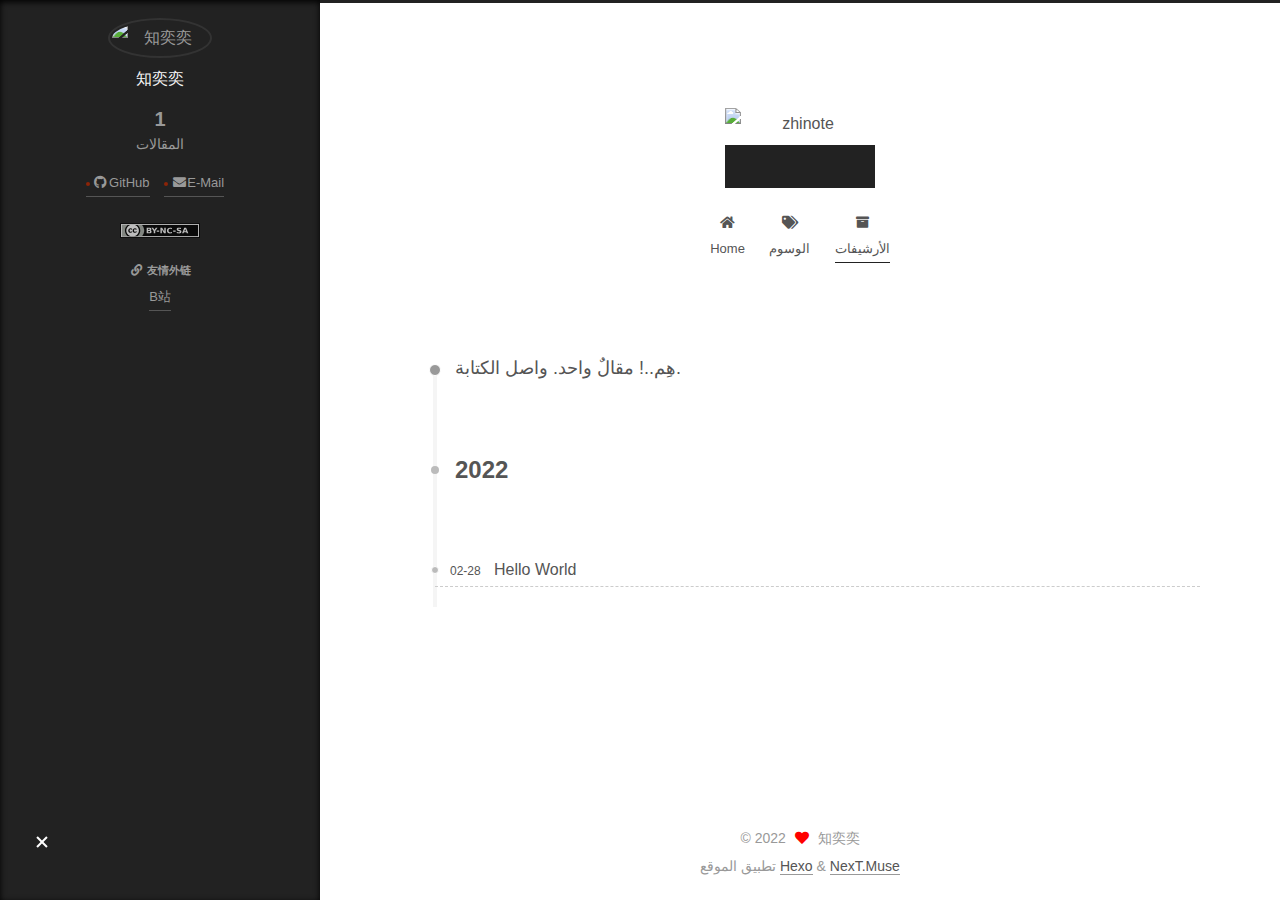
==== commit dde38bac: "Site updated: 2022-02-28 09:40:38" ====
--- a/archives/index.html
+++ b/archives/index.html
@@ -17,7 +17,7 @@
 
 <script id="hexo-configurations">
     var NexT = window.NexT || {};
-    var CONFIG = {"hostname":"example.com","root":"/","scheme":"Muse","version":"7.8.0","exturl":false,"sidebar":{"position":"left","display":"post","padding":18,"offset":12,"onmobile":false},"copycode":{"enable":false,"show_result":false,"style":null},"back2top":{"enable":true,"sidebar":false,"scrollpercent":false},"bookmark":{"enable":false,"color":"#222","save":"auto"},"fancybox":false,"mediumzoom":false,"lazyload":false,"pangu":false,"comments":{"style":"tabs","active":null,"storage":true,"lazyload":false,"nav":null},"algolia":{"hits":{"per_page":10},"labels":{"input_placeholder":"Search for Posts","hits_empty":"We didn't find any results for the search: ${query}","hits_stats":"${hits} results found in ${time} ms"}},"localsearch":{"enable":false,"trigger":"auto","top_n_per_article":1,"unescape":false,"preload":false},"motion":{"enable":true,"async":false,"transition":{"post_block":"fadeIn","post_header":"slideDownIn","post_body":"slideDownIn","coll_header":"slideLeftIn","sidebar":"slideUpIn"}}};
+    var CONFIG = {"hostname":"example.com","root":"/","scheme":"Muse","version":"7.8.0","exturl":false,"sidebar":{"position":"left","display":"always","padding":18,"offset":12,"onmobile":false},"copycode":{"enable":false,"show_result":false,"style":null},"back2top":{"enable":true,"sidebar":false,"scrollpercent":true},"bookmark":{"enable":false,"color":"#222","save":"auto"},"fancybox":false,"mediumzoom":false,"lazyload":false,"pangu":false,"comments":{"style":"tabs","active":null,"storage":true,"lazyload":false,"nav":null},"algolia":{"hits":{"per_page":10},"labels":{"input_placeholder":"Search for Posts","hits_empty":"We didn't find any results for the search: ${query}","hits_stats":"${hits} results found in ${time} ms"}},"localsearch":{"enable":false,"trigger":"auto","top_n_per_article":1,"unescape":false,"preload":false},"motion":{"enable":false,"async":false,"transition":{"post_block":"fadeIn","post_header":"slideDownIn","post_body":"slideDownIn","coll_header":"slideLeftIn","sidebar":"slideUpIn"}}};
   </script>
 
   <meta property="og:type" content="website">
@@ -75,7 +75,7 @@
 </head>
 
 <body itemscope itemtype="http://schema.org/WebPage">
-  <div class="container use-motion">
+  <div class="container">
     <div class="headband"></div>
 
     <header class="header" itemscope itemtype="http://schema.org/WPHeader">
@@ -88,7 +88,12 @@
     </div>
   </div>
 
-  <div class="site-meta">
+  <div class="site-meta custom-logo">
+      <div class="site-meta-headline">
+        <a>
+          <img class="custom-logo-image" src="/uploads/zhiyiyi.jpg" alt="zhinote">
+        </a>
+      </div>
 
     <a href="/" class="brand" rel="start">
       <span class="logo-line-before"><i></i></span>
@@ -111,6 +116,11 @@
         <li class="menu-item menu-item-home">
 
     <a href="/" rel="section"><i class="fa fa-home fa-fw"></i>Home</a>
+
+  </li>
+        <li class="menu-item menu-item-tags">
+
+    <a href="/tags/" rel="section"><i class="fa fa-tags fa-fw"></i>الوسوم</a>
 
   </li>
         <li class="menu-item menu-item-archives">
@@ -240,6 +250,8 @@
 
       <div class="site-overview-wrap sidebar-panel">
         <div class="site-author motion-element" itemprop="author" itemscope itemtype="http://schema.org/Person">
+    <img class="site-author-image" itemprop="image" alt="知奕奕"
+      src="/uploads/zhiyiyi.jpg">
   <p class="site-author-name" itemprop="name">知奕奕</p>
   <div class="site-description" itemprop="description"></div>
 </div>
@@ -254,8 +266,29 @@
       </div>
   </nav>
 </div>
-
-
+  <div class="links-of-author motion-element">
+      <span class="links-of-author-item">
+        <a href="https://github.com/zhiyiyi" title="GitHub → https:&#x2F;&#x2F;github.com&#x2F;zhiyiyi" rel="noopener" target="_blank"><i class="fab fa-github fa-fw"></i>GitHub</a>
+      </span>
+      <span class="links-of-author-item">
+        <a href="/1187303661@qq.com" title="E-Mail → 1187303661@qq.com"><i class="fa fa-envelope fa-fw"></i>E-Mail</a>
+      </span>
+  </div>
+  <div class="cc-license motion-element" itemprop="license">
+    <a href="https://creativecommons.org/licenses/by-nc-sa/4.0/" class="cc-opacity" rel="noopener" target="_blank"><img src="/images/cc-by-nc-sa.svg" alt="Creative Commons"></a>
+  </div>
+
+
+  <div class="links-of-blogroll motion-element">
+    <div class="links-of-blogroll-title"><i class="fa fa-link fa-fw"></i>
+      友情外链
+    </div>
+    <ul class="links-of-blogroll-list">
+        <li class="links-of-blogroll-item">
+          <a href="https://www.bilibili.com/" title="https:&#x2F;&#x2F;www.bilibili.com&#x2F;" rel="noopener" target="_blank">B站</a>
+        </li>
+    </ul>
+  </div>
 
       </div>
 
@@ -300,12 +333,8 @@
 
   
   <script src="/lib/anime.min.js"></script>
-  <script src="/lib/velocity/velocity.min.js"></script>
-  <script src="/lib/velocity/velocity.ui.min.js"></script>
 
 <script src="/js/utils.js"></script>
-
-<script src="/js/motion.js"></script>
 
 
 <script src="/js/schemes/muse.js"></script>
--- a/css/main.css
+++ b/css/main.css
@@ -1141,6 +1141,7 @@
   margin: 0 auto;
   max-width: 96px;
   padding: 2px;
+  border-radius: 50%;
 }
 .site-author-name {
   color: #f5f5f5;
@@ -1168,7 +1169,7 @@
 }
 .links-of-author a::before,
 .links-of-author span.exturl::before {
-  background: #ffffa3;
+  background: #8c2408;
   border-radius: 50%;
   content: ' ';
   display: inline-block;
@@ -1494,10 +1495,7 @@
   position: fixed;
   transition-property: bottom;
   z-index: 1300;
-  width: 24px;
-}
-.back-to-top span {
-  display: none;
+  width: initial;
 }
 .back-to-top:hover {
   color: #87daff;
@@ -1962,6 +1960,13 @@
 #qr p {
   text-align: center;
 }
+.post-copyright {
+  background: var(--card-bg-color);
+  border-left: 3px solid #ff2a2a;
+  list-style: none;
+  margin: 2em 0 0;
+  padding: 0.5em 1em;
+}
 .category-all-page .category-all-title {
   text-align: center;
 }
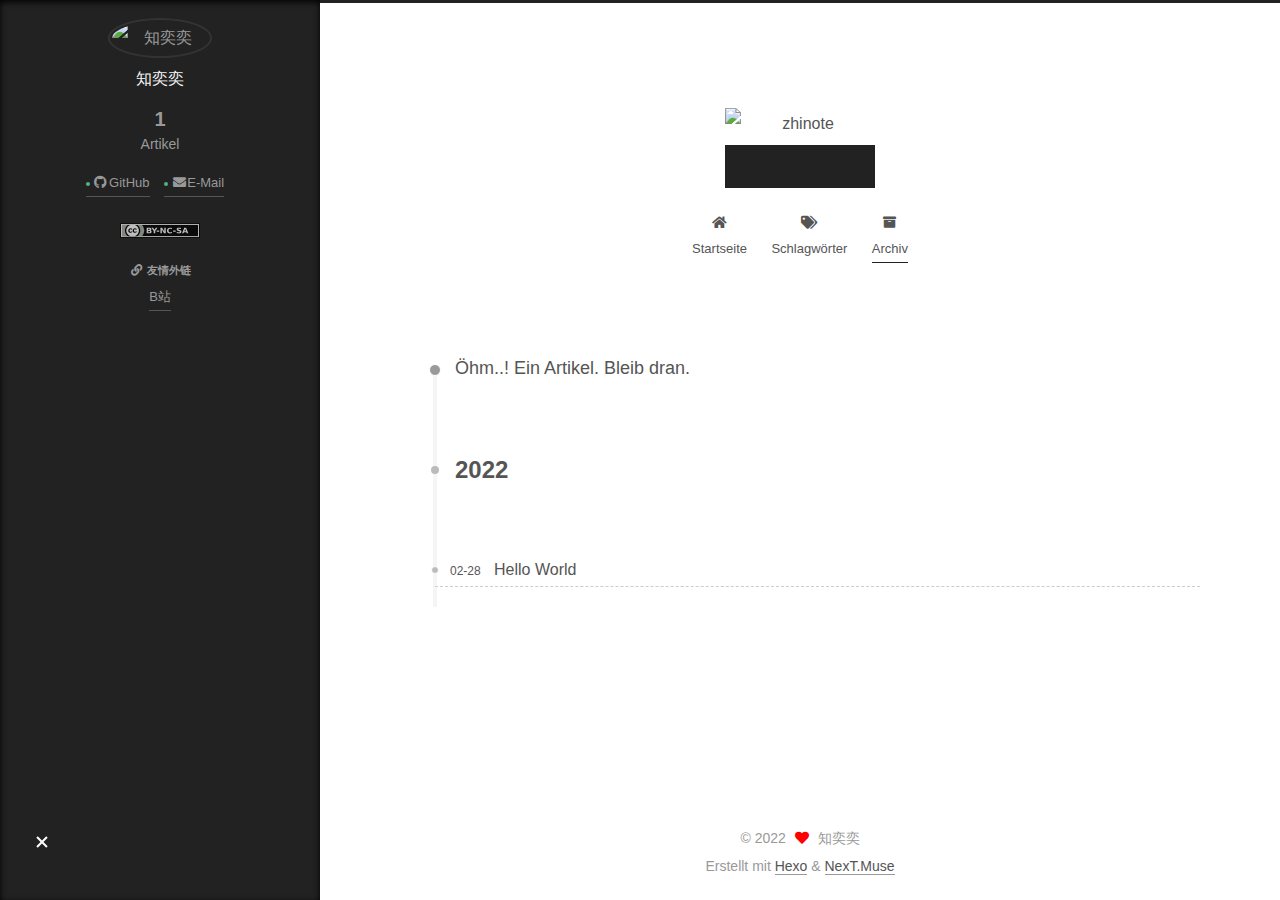
==== commit ccb0b356: "Site updated: 2022-02-28 09:55:02" ====
--- a/archives/index.html
+++ b/archives/index.html
@@ -41,7 +41,7 @@
   };
 </script>
 
-  <title>الأرشيف | zhinote</title>
+  <title>Archiv | zhinote</title>
   
 
 
@@ -81,7 +81,7 @@
     <header class="header" itemscope itemtype="http://schema.org/WPHeader">
       <div class="header-inner"><div class="site-brand-container">
   <div class="site-nav-toggle">
-    <div class="toggle" aria-label="تشغيل شريط التصفح">
+    <div class="toggle" aria-label="Navigationsleiste an/ausschalten">
       <span class="toggle-line toggle-line-first"></span>
       <span class="toggle-line toggle-line-middle"></span>
       <span class="toggle-line toggle-line-last"></span>
@@ -115,17 +115,17 @@
   <ul id="menu" class="main-menu menu">
         <li class="menu-item menu-item-home">
 
-    <a href="/" rel="section"><i class="fa fa-home fa-fw"></i>Home</a>
+    <a href="/" rel="section"><i class="fa fa-home fa-fw"></i>Startseite</a>
 
   </li>
         <li class="menu-item menu-item-tags">
 
-    <a href="/tags/" rel="section"><i class="fa fa-tags fa-fw"></i>الوسوم</a>
+    <a href="/tags/" rel="section"><i class="fa fa-tags fa-fw"></i>Schlagwörter</a>
 
   </li>
         <li class="menu-item menu-item-archives">
 
-    <a href="/archives/" rel="section"><i class="fa fa-archive fa-fw"></i>الأرشيفات</a>
+    <a href="/archives/" rel="section"><i class="fa fa-archive fa-fw"></i>Archiv</a>
 
   </li>
   </ul>
@@ -158,7 +158,7 @@
   <div class="post-block">
     <div class="posts-collapse">
       <div class="collection-title">
-        <span class="collection-header">هِم..! مقالٌ واحد. واصل الكتابة.</span>
+        <span class="collection-header">Öhm..! Ein Artikel. Bleib dran.</span>
       </div>
 
       
@@ -236,10 +236,10 @@
 
       <ul class="sidebar-nav motion-element">
         <li class="sidebar-nav-toc">
-          المحتويات
+          Inhaltsverzeichnis
         </li>
         <li class="sidebar-nav-overview">
-          عام
+          Übersicht
         </li>
       </ul>
 
@@ -261,7 +261,7 @@
           <a href="/archives/">
         
           <span class="site-state-item-count">1</span>
-          <span class="site-state-item-name">المقالات</span>
+          <span class="site-state-item-name">Artikel</span>
         </a>
       </div>
   </nav>
@@ -315,7 +315,7 @@
   </span>
   <span class="author" itemprop="copyrightHolder">知奕奕</span>
 </div>
-  <div class="powered-by">تطبيق الموقع <a href="https://hexo.io/" class="theme-link" rel="noopener" target="_blank">Hexo</a> & <a href="https://muse.theme-next.org/" class="theme-link" rel="noopener" target="_blank">NexT.Muse</a>
+  <div class="powered-by">Erstellt mit  <a href="https://hexo.io/" class="theme-link" rel="noopener" target="_blank">Hexo</a> & <a href="https://muse.theme-next.org/" class="theme-link" rel="noopener" target="_blank">NexT.Muse</a>
   </div>
 
         
--- a/css/main.css
+++ b/css/main.css
@@ -1169,7 +1169,7 @@
 }
 .links-of-author a::before,
 .links-of-author span.exturl::before {
-  background: #8c2408;
+  background: #53b383;
   border-radius: 50%;
   content: ' ';
   display: inline-block;
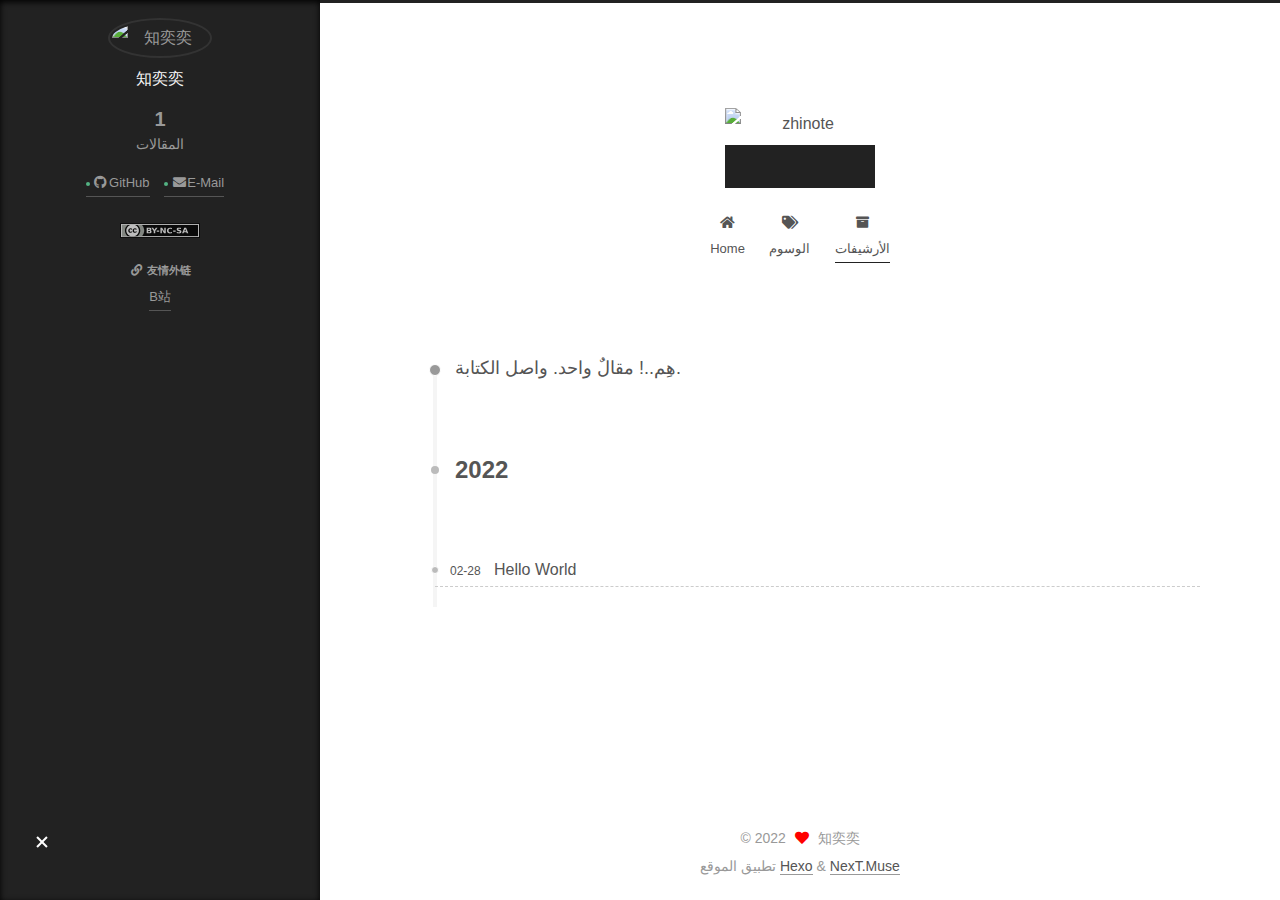
==== commit fe17f34d: "Site updated: 2022-02-28 10:00:22" ====
--- a/archives/index.html
+++ b/archives/index.html
@@ -41,7 +41,7 @@
   };
 </script>
 
-  <title>Archiv | zhinote</title>
+  <title>الأرشيف | zhinote</title>
   
 
 
@@ -81,7 +81,7 @@
     <header class="header" itemscope itemtype="http://schema.org/WPHeader">
       <div class="header-inner"><div class="site-brand-container">
   <div class="site-nav-toggle">
-    <div class="toggle" aria-label="Navigationsleiste an/ausschalten">
+    <div class="toggle" aria-label="تشغيل شريط التصفح">
       <span class="toggle-line toggle-line-first"></span>
       <span class="toggle-line toggle-line-middle"></span>
       <span class="toggle-line toggle-line-last"></span>
@@ -115,17 +115,17 @@
   <ul id="menu" class="main-menu menu">
         <li class="menu-item menu-item-home">
 
-    <a href="/" rel="section"><i class="fa fa-home fa-fw"></i>Startseite</a>
+    <a href="/" rel="section"><i class="fa fa-home fa-fw"></i>Home</a>
 
   </li>
         <li class="menu-item menu-item-tags">
 
-    <a href="/tags/" rel="section"><i class="fa fa-tags fa-fw"></i>Schlagwörter</a>
+    <a href="/tags/" rel="section"><i class="fa fa-tags fa-fw"></i>الوسوم</a>
 
   </li>
         <li class="menu-item menu-item-archives">
 
-    <a href="/archives/" rel="section"><i class="fa fa-archive fa-fw"></i>Archiv</a>
+    <a href="/archives/" rel="section"><i class="fa fa-archive fa-fw"></i>الأرشيفات</a>
 
   </li>
   </ul>
@@ -158,7 +158,7 @@
   <div class="post-block">
     <div class="posts-collapse">
       <div class="collection-title">
-        <span class="collection-header">Öhm..! Ein Artikel. Bleib dran.</span>
+        <span class="collection-header">هِم..! مقالٌ واحد. واصل الكتابة.</span>
       </div>
 
       
@@ -236,10 +236,10 @@
 
       <ul class="sidebar-nav motion-element">
         <li class="sidebar-nav-toc">
-          Inhaltsverzeichnis
+          المحتويات
         </li>
         <li class="sidebar-nav-overview">
-          Übersicht
+          عام
         </li>
       </ul>
 
@@ -261,7 +261,7 @@
           <a href="/archives/">
         
           <span class="site-state-item-count">1</span>
-          <span class="site-state-item-name">Artikel</span>
+          <span class="site-state-item-name">المقالات</span>
         </a>
       </div>
   </nav>
@@ -315,7 +315,7 @@
   </span>
   <span class="author" itemprop="copyrightHolder">知奕奕</span>
 </div>
-  <div class="powered-by">Erstellt mit  <a href="https://hexo.io/" class="theme-link" rel="noopener" target="_blank">Hexo</a> & <a href="https://muse.theme-next.org/" class="theme-link" rel="noopener" target="_blank">NexT.Muse</a>
+  <div class="powered-by">تطبيق الموقع <a href="https://hexo.io/" class="theme-link" rel="noopener" target="_blank">Hexo</a> & <a href="https://muse.theme-next.org/" class="theme-link" rel="noopener" target="_blank">NexT.Muse</a>
   </div>
 
         
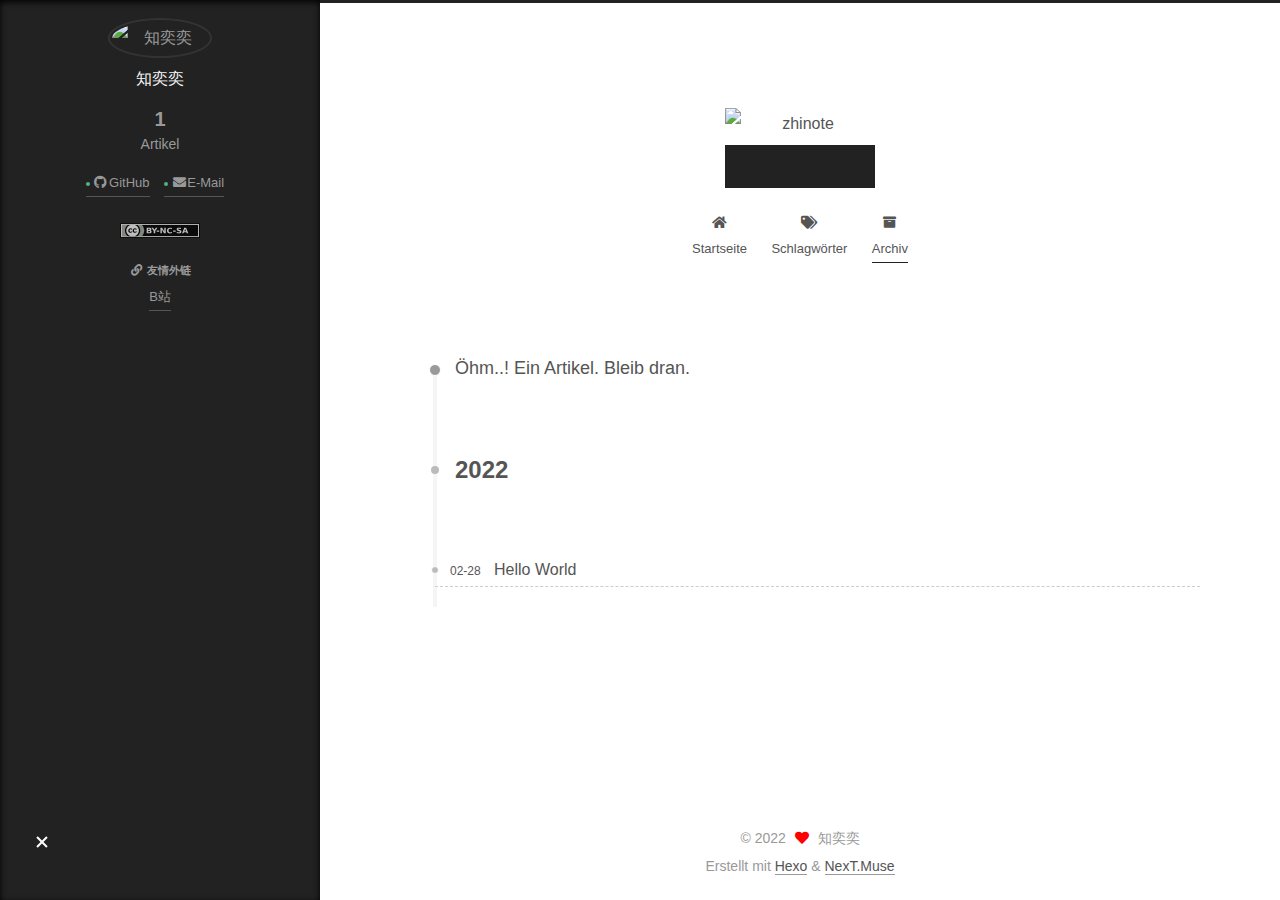
==== commit 420e9e09: "Site updated: 2022-02-28 10:01:52" ====
--- a/archives/index.html
+++ b/archives/index.html
@@ -41,7 +41,7 @@
   };
 </script>
 
-  <title>الأرشيف | zhinote</title>
+  <title>Archiv | zhinote</title>
   
 
 
@@ -81,7 +81,7 @@
     <header class="header" itemscope itemtype="http://schema.org/WPHeader">
       <div class="header-inner"><div class="site-brand-container">
   <div class="site-nav-toggle">
-    <div class="toggle" aria-label="تشغيل شريط التصفح">
+    <div class="toggle" aria-label="Navigationsleiste an/ausschalten">
       <span class="toggle-line toggle-line-first"></span>
       <span class="toggle-line toggle-line-middle"></span>
       <span class="toggle-line toggle-line-last"></span>
@@ -115,17 +115,17 @@
   <ul id="menu" class="main-menu menu">
         <li class="menu-item menu-item-home">
 
-    <a href="/" rel="section"><i class="fa fa-home fa-fw"></i>Home</a>
+    <a href="/" rel="section"><i class="fa fa-home fa-fw"></i>Startseite</a>
 
   </li>
         <li class="menu-item menu-item-tags">
 
-    <a href="/tags/" rel="section"><i class="fa fa-tags fa-fw"></i>الوسوم</a>
+    <a href="/tags/" rel="section"><i class="fa fa-tags fa-fw"></i>Schlagwörter</a>
 
   </li>
         <li class="menu-item menu-item-archives">
 
-    <a href="/archives/" rel="section"><i class="fa fa-archive fa-fw"></i>الأرشيفات</a>
+    <a href="/archives/" rel="section"><i class="fa fa-archive fa-fw"></i>Archiv</a>
 
   </li>
   </ul>
@@ -158,7 +158,7 @@
   <div class="post-block">
     <div class="posts-collapse">
       <div class="collection-title">
-        <span class="collection-header">هِم..! مقالٌ واحد. واصل الكتابة.</span>
+        <span class="collection-header">Öhm..! Ein Artikel. Bleib dran.</span>
       </div>
 
       
@@ -236,10 +236,10 @@
 
       <ul class="sidebar-nav motion-element">
         <li class="sidebar-nav-toc">
-          المحتويات
+          Inhaltsverzeichnis
         </li>
         <li class="sidebar-nav-overview">
-          عام
+          Übersicht
         </li>
       </ul>
 
@@ -261,7 +261,7 @@
           <a href="/archives/">
         
           <span class="site-state-item-count">1</span>
-          <span class="site-state-item-name">المقالات</span>
+          <span class="site-state-item-name">Artikel</span>
         </a>
       </div>
   </nav>
@@ -315,7 +315,7 @@
   </span>
   <span class="author" itemprop="copyrightHolder">知奕奕</span>
 </div>
-  <div class="powered-by">تطبيق الموقع <a href="https://hexo.io/" class="theme-link" rel="noopener" target="_blank">Hexo</a> & <a href="https://muse.theme-next.org/" class="theme-link" rel="noopener" target="_blank">NexT.Muse</a>
+  <div class="powered-by">Erstellt mit  <a href="https://hexo.io/" class="theme-link" rel="noopener" target="_blank">Hexo</a> & <a href="https://muse.theme-next.org/" class="theme-link" rel="noopener" target="_blank">NexT.Muse</a>
   </div>
 
         
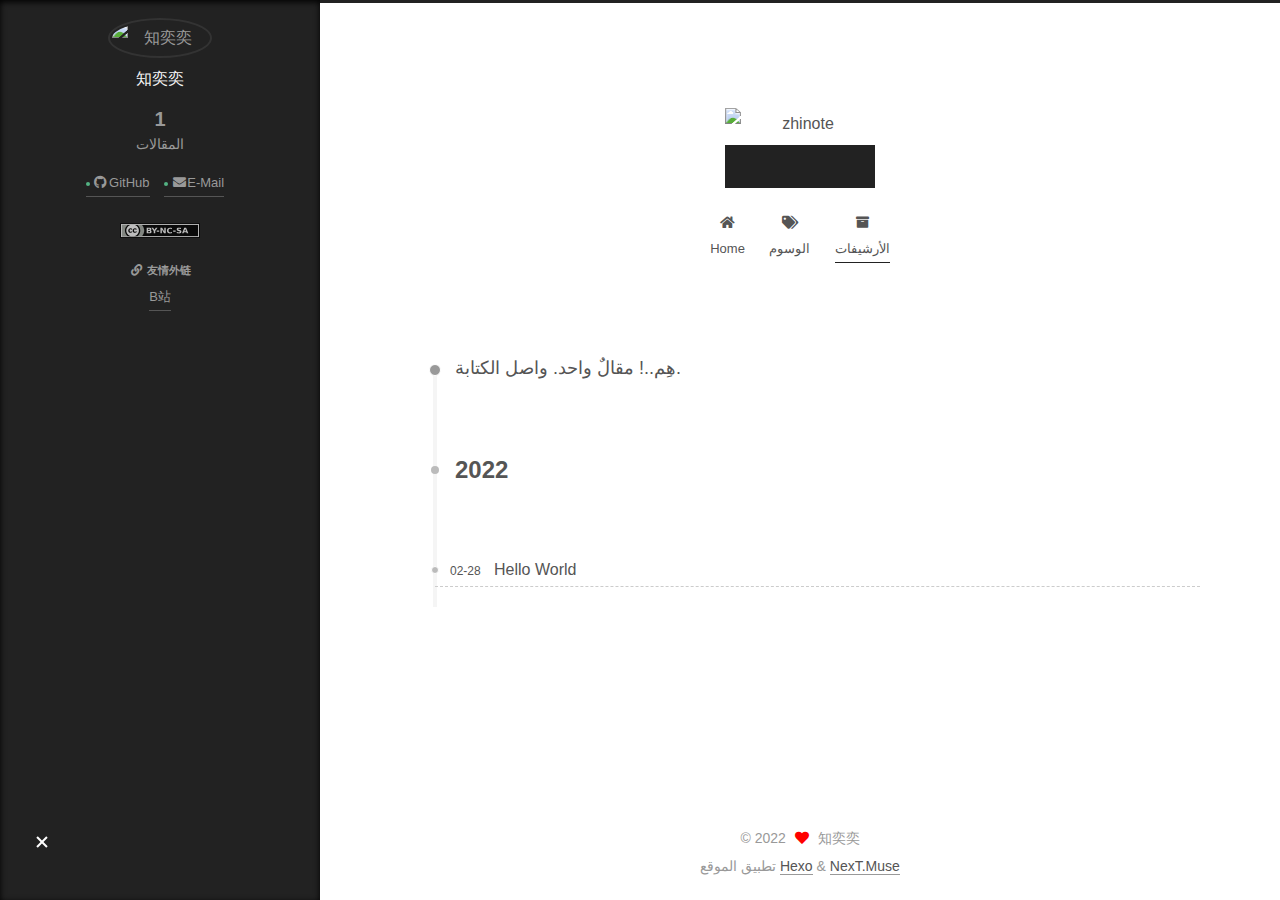
==== commit 60d5289b: "Site updated: 2022-02-28 10:04:08" ====
--- a/archives/index.html
+++ b/archives/index.html
@@ -41,7 +41,7 @@
   };
 </script>
 
-  <title>Archiv | zhinote</title>
+  <title>الأرشيف | zhinote</title>
   
 
 
@@ -81,7 +81,7 @@
     <header class="header" itemscope itemtype="http://schema.org/WPHeader">
       <div class="header-inner"><div class="site-brand-container">
   <div class="site-nav-toggle">
-    <div class="toggle" aria-label="Navigationsleiste an/ausschalten">
+    <div class="toggle" aria-label="تشغيل شريط التصفح">
       <span class="toggle-line toggle-line-first"></span>
       <span class="toggle-line toggle-line-middle"></span>
       <span class="toggle-line toggle-line-last"></span>
@@ -115,17 +115,17 @@
   <ul id="menu" class="main-menu menu">
         <li class="menu-item menu-item-home">
 
-    <a href="/" rel="section"><i class="fa fa-home fa-fw"></i>Startseite</a>
+    <a href="/" rel="section"><i class="fa fa-home fa-fw"></i>Home</a>
 
   </li>
         <li class="menu-item menu-item-tags">
 
-    <a href="/tags/" rel="section"><i class="fa fa-tags fa-fw"></i>Schlagwörter</a>
+    <a href="/tags/" rel="section"><i class="fa fa-tags fa-fw"></i>الوسوم</a>
 
   </li>
         <li class="menu-item menu-item-archives">
 
-    <a href="/archives/" rel="section"><i class="fa fa-archive fa-fw"></i>Archiv</a>
+    <a href="/archives/" rel="section"><i class="fa fa-archive fa-fw"></i>الأرشيفات</a>
 
   </li>
   </ul>
@@ -158,7 +158,7 @@
   <div class="post-block">
     <div class="posts-collapse">
       <div class="collection-title">
-        <span class="collection-header">Öhm..! Ein Artikel. Bleib dran.</span>
+        <span class="collection-header">هِم..! مقالٌ واحد. واصل الكتابة.</span>
       </div>
 
       
@@ -236,10 +236,10 @@
 
       <ul class="sidebar-nav motion-element">
         <li class="sidebar-nav-toc">
-          Inhaltsverzeichnis
+          المحتويات
         </li>
         <li class="sidebar-nav-overview">
-          Übersicht
+          عام
         </li>
       </ul>
 
@@ -261,7 +261,7 @@
           <a href="/archives/">
         
           <span class="site-state-item-count">1</span>
-          <span class="site-state-item-name">Artikel</span>
+          <span class="site-state-item-name">المقالات</span>
         </a>
       </div>
   </nav>
@@ -315,7 +315,7 @@
   </span>
   <span class="author" itemprop="copyrightHolder">知奕奕</span>
 </div>
-  <div class="powered-by">Erstellt mit  <a href="https://hexo.io/" class="theme-link" rel="noopener" target="_blank">Hexo</a> & <a href="https://muse.theme-next.org/" class="theme-link" rel="noopener" target="_blank">NexT.Muse</a>
+  <div class="powered-by">تطبيق الموقع <a href="https://hexo.io/" class="theme-link" rel="noopener" target="_blank">Hexo</a> & <a href="https://muse.theme-next.org/" class="theme-link" rel="noopener" target="_blank">NexT.Muse</a>
   </div>
 
         
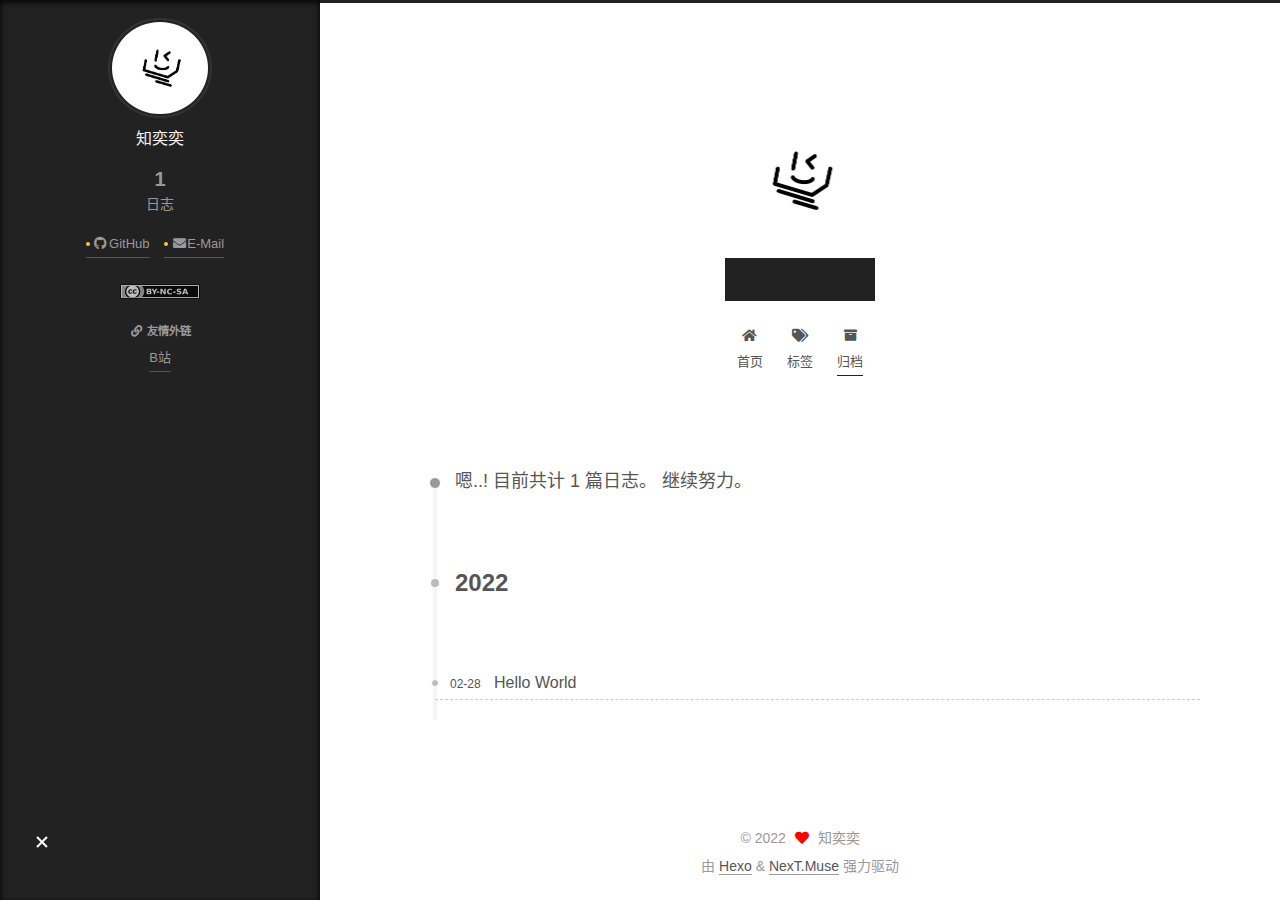
==== commit 8e418bf5: "Site updated: 2022-02-28 10:13:27" ====
--- a/archives/index.html
+++ b/archives/index.html
@@ -1,5 +1,5 @@
 <!DOCTYPE html>
-<html lang="zh_CN">
+<html lang="zh-CN">
 <head>
   <meta charset="UTF-8">
 <meta name="viewport" content="width=device-width, initial-scale=1, maximum-scale=2">
@@ -37,11 +37,11 @@
     sidebar: "",
     isHome : false,
     isPost : false,
-    lang   : 'zh_CN'
+    lang   : 'zh-CN'
   };
 </script>
 
-  <title>الأرشيف | zhinote</title>
+  <title>归档 | zhinote</title>
   
 
 
@@ -81,7 +81,7 @@
     <header class="header" itemscope itemtype="http://schema.org/WPHeader">
       <div class="header-inner"><div class="site-brand-container">
   <div class="site-nav-toggle">
-    <div class="toggle" aria-label="تشغيل شريط التصفح">
+    <div class="toggle" aria-label="切换导航栏">
       <span class="toggle-line toggle-line-first"></span>
       <span class="toggle-line toggle-line-middle"></span>
       <span class="toggle-line toggle-line-last"></span>
@@ -115,17 +115,17 @@
   <ul id="menu" class="main-menu menu">
         <li class="menu-item menu-item-home">
 
-    <a href="/" rel="section"><i class="fa fa-home fa-fw"></i>Home</a>
+    <a href="/" rel="section"><i class="fa fa-home fa-fw"></i>首页</a>
 
   </li>
         <li class="menu-item menu-item-tags">
 
-    <a href="/tags/" rel="section"><i class="fa fa-tags fa-fw"></i>الوسوم</a>
+    <a href="/tags/" rel="section"><i class="fa fa-tags fa-fw"></i>标签</a>
 
   </li>
         <li class="menu-item menu-item-archives">
 
-    <a href="/archives/" rel="section"><i class="fa fa-archive fa-fw"></i>الأرشيفات</a>
+    <a href="/archives/" rel="section"><i class="fa fa-archive fa-fw"></i>归档</a>
 
   </li>
   </ul>
@@ -158,7 +158,7 @@
   <div class="post-block">
     <div class="posts-collapse">
       <div class="collection-title">
-        <span class="collection-header">هِم..! مقالٌ واحد. واصل الكتابة.</span>
+        <span class="collection-header">嗯..! 目前共计 1 篇日志。 继续努力。</span>
       </div>
 
       
@@ -236,10 +236,10 @@
 
       <ul class="sidebar-nav motion-element">
         <li class="sidebar-nav-toc">
-          المحتويات
+          文章目录
         </li>
         <li class="sidebar-nav-overview">
-          عام
+          站点概览
         </li>
       </ul>
 
@@ -261,7 +261,7 @@
           <a href="/archives/">
         
           <span class="site-state-item-count">1</span>
-          <span class="site-state-item-name">المقالات</span>
+          <span class="site-state-item-name">日志</span>
         </a>
       </div>
   </nav>
@@ -315,7 +315,7 @@
   </span>
   <span class="author" itemprop="copyrightHolder">知奕奕</span>
 </div>
-  <div class="powered-by">تطبيق الموقع <a href="https://hexo.io/" class="theme-link" rel="noopener" target="_blank">Hexo</a> & <a href="https://muse.theme-next.org/" class="theme-link" rel="noopener" target="_blank">NexT.Muse</a>
+  <div class="powered-by">由 <a href="https://hexo.io/" class="theme-link" rel="noopener" target="_blank">Hexo</a> & <a href="https://muse.theme-next.org/" class="theme-link" rel="noopener" target="_blank">NexT.Muse</a> 强力驱动
   </div>
 
         
--- a/css/main.css
+++ b/css/main.css
@@ -1169,7 +1169,7 @@
 }
 .links-of-author a::before,
 .links-of-author span.exturl::before {
-  background: #53b383;
+  background: #ffc43e;
   border-radius: 50%;
   content: ' ';
   display: inline-block;
